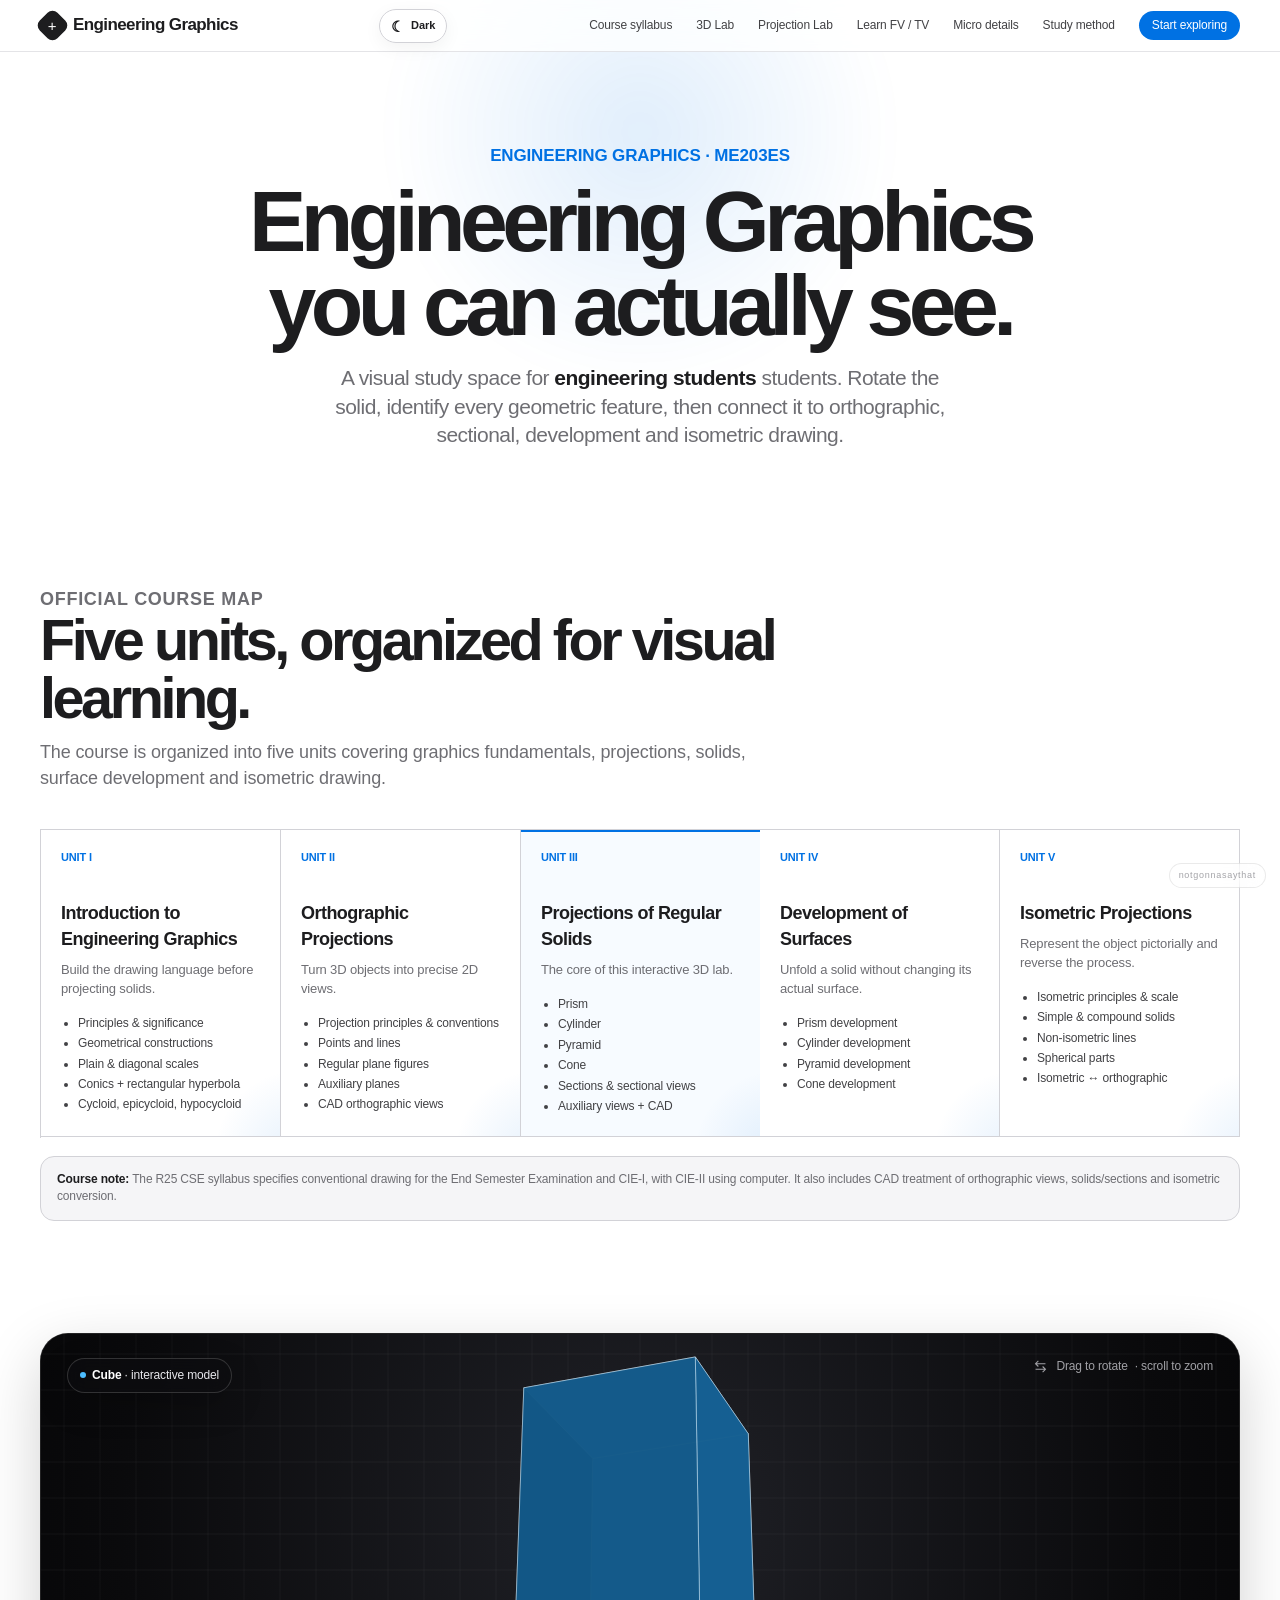
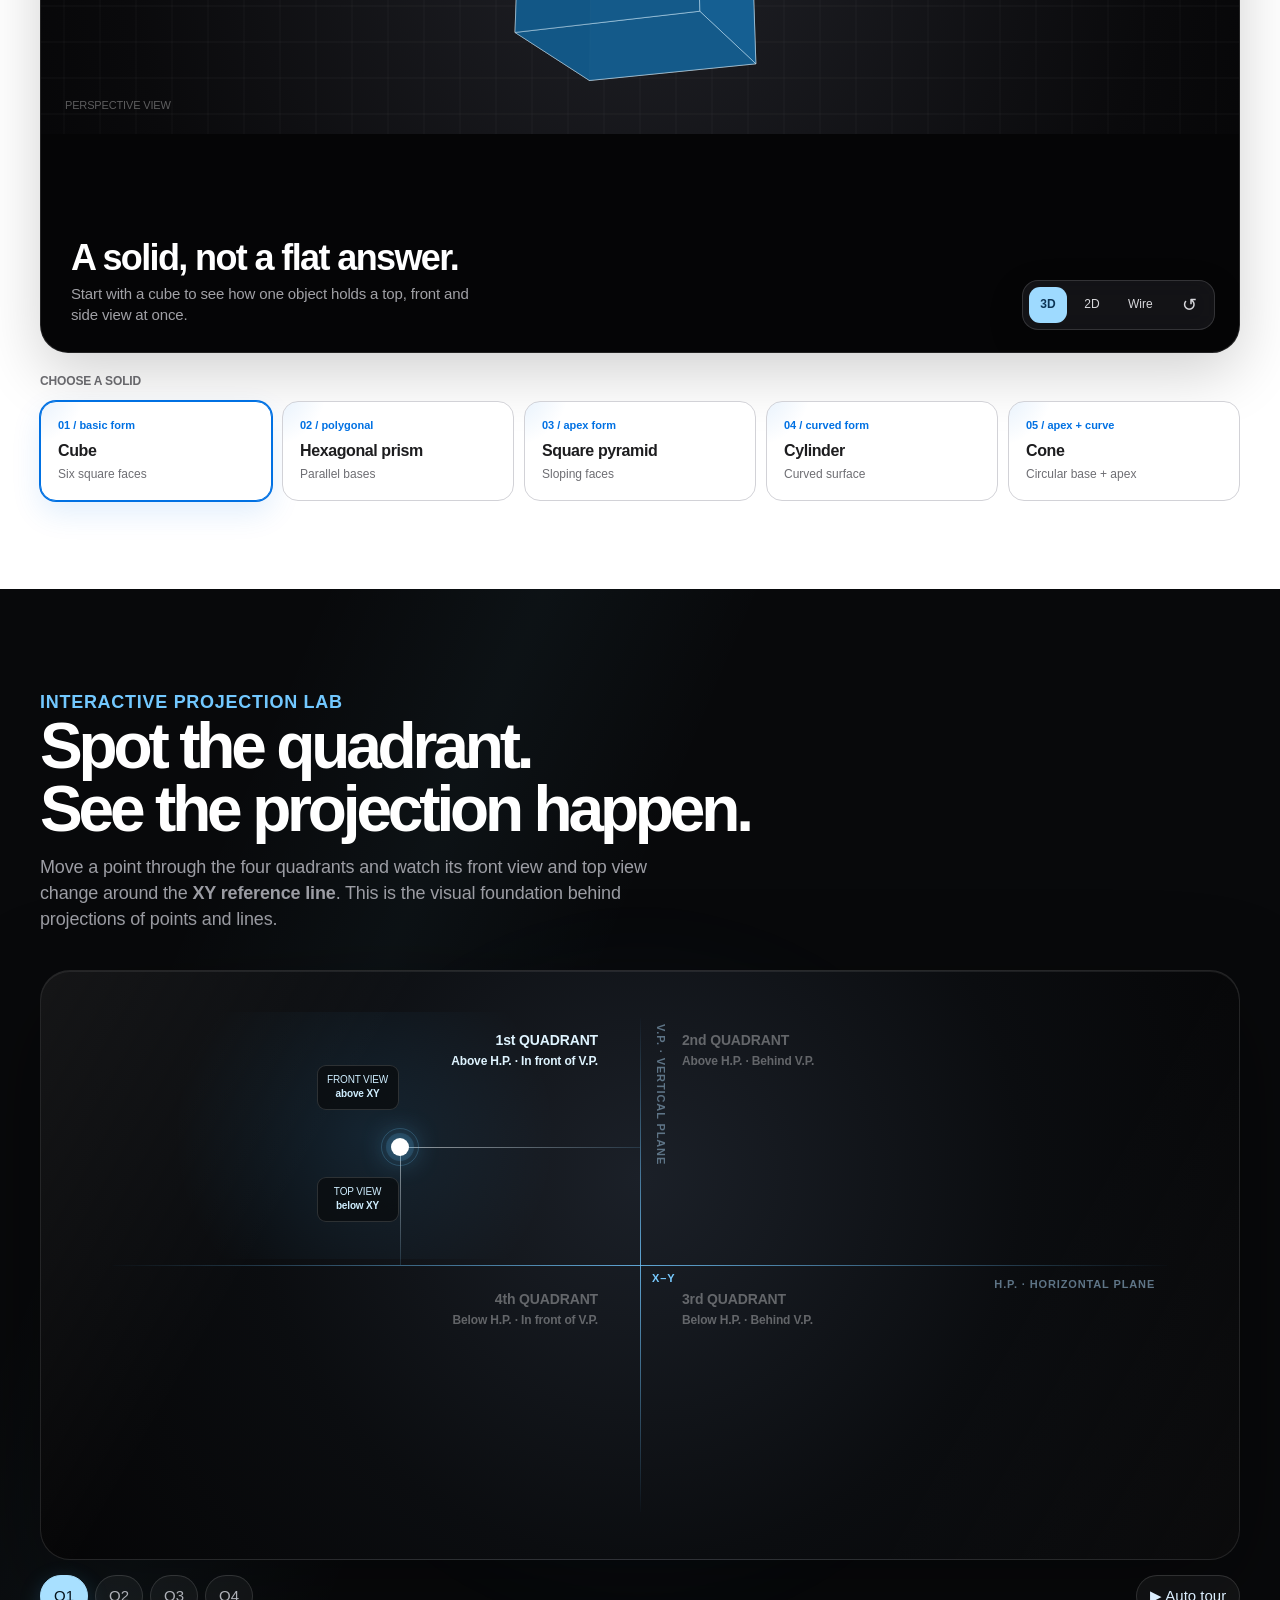
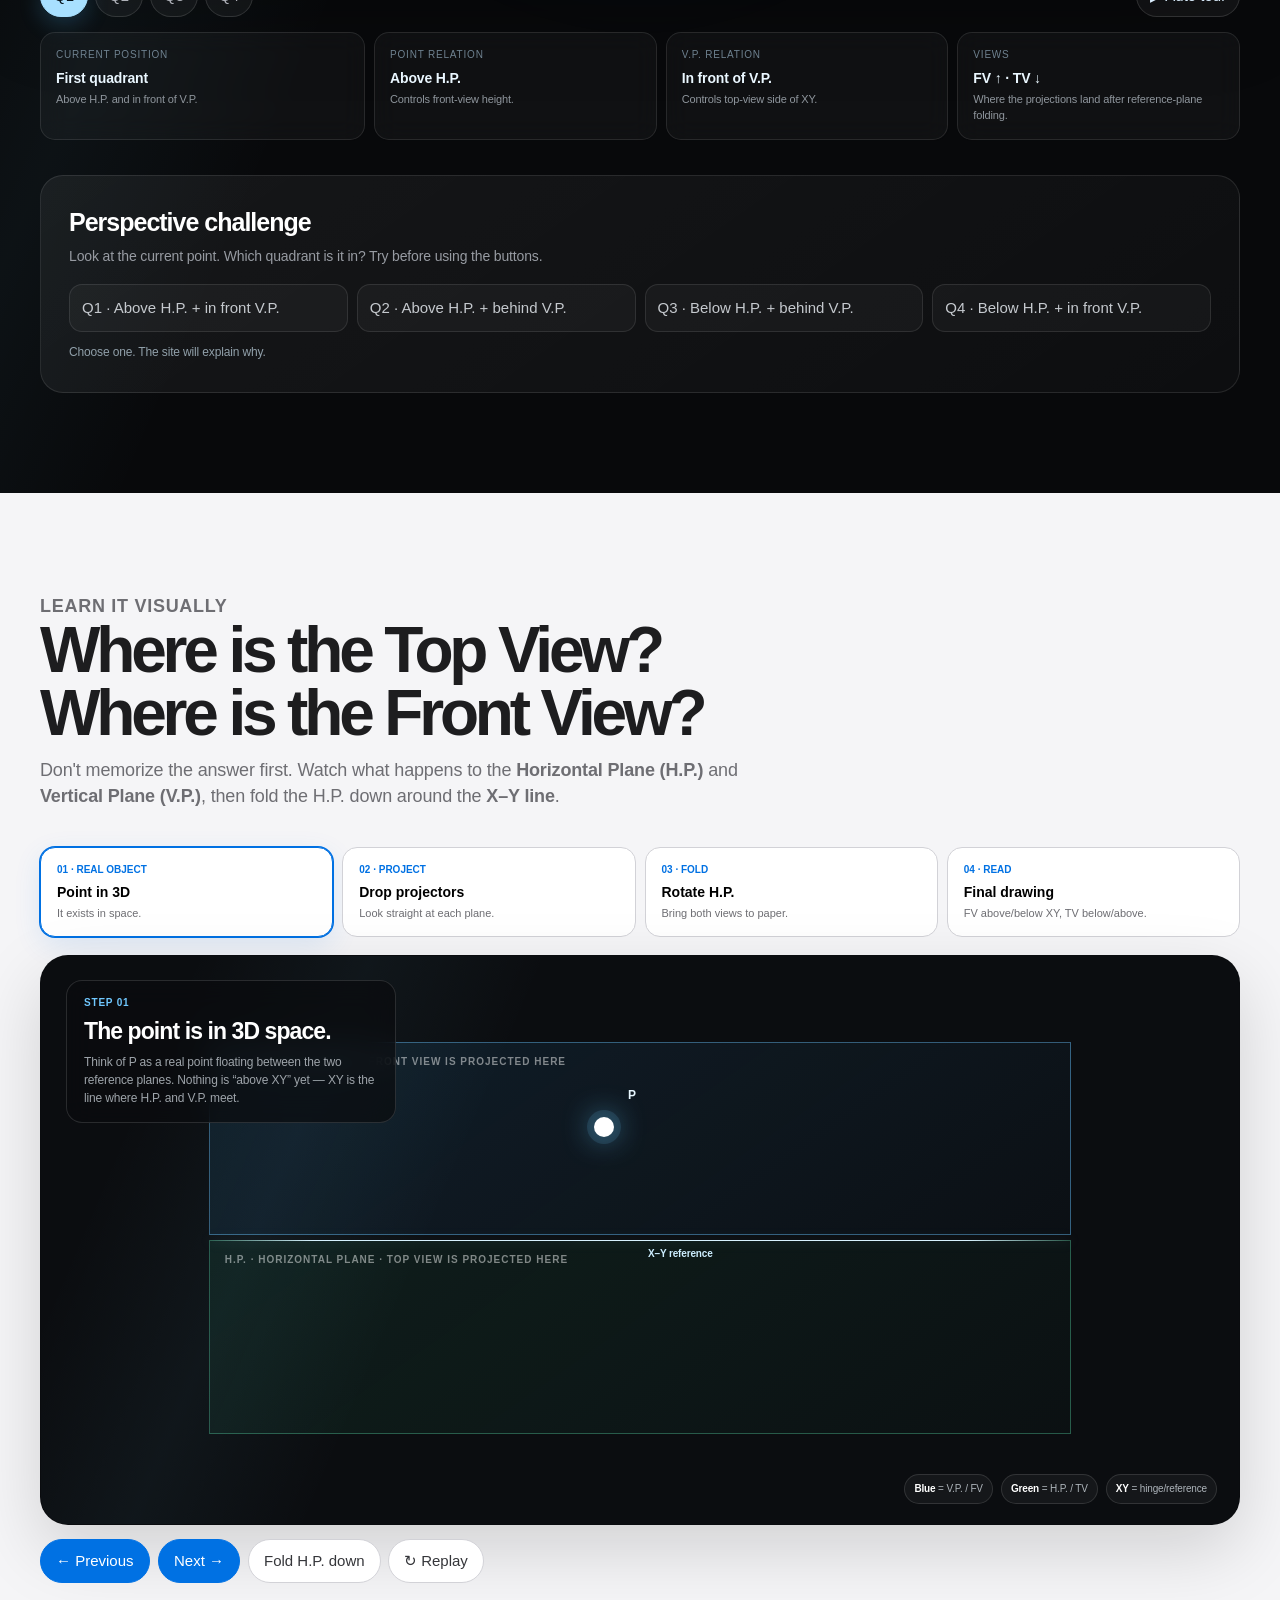
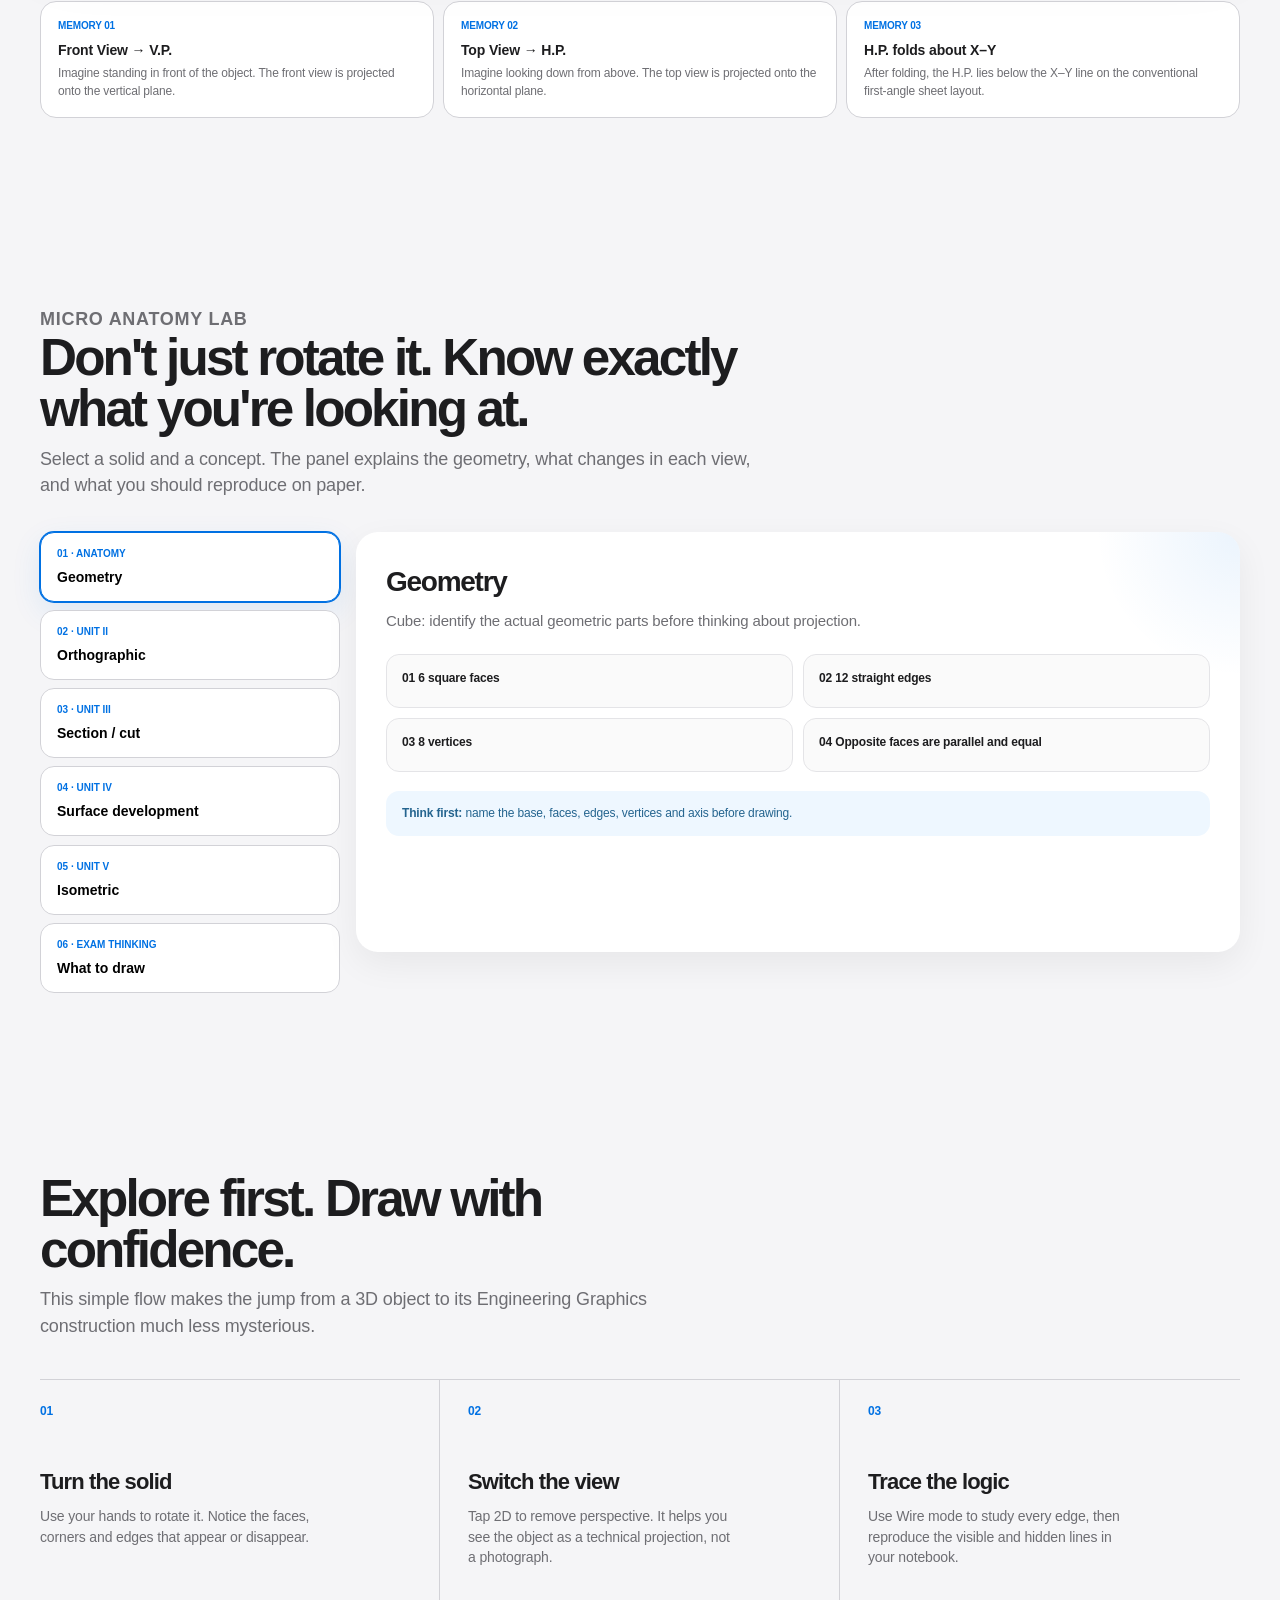
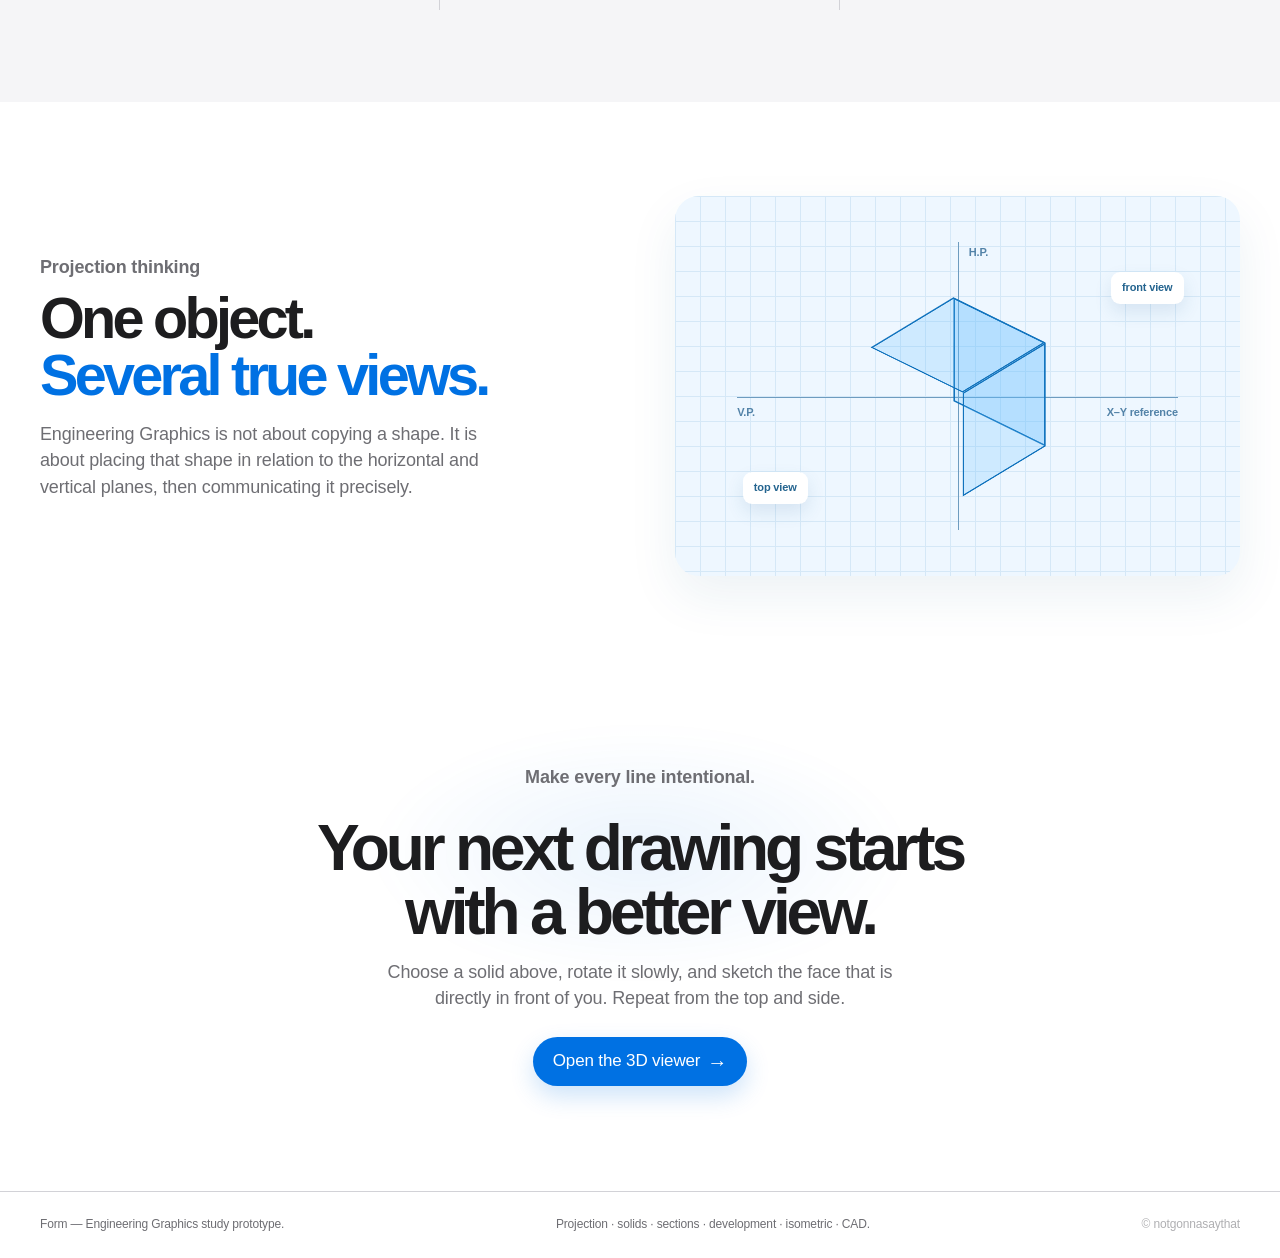
==== eg/index.html @ f05cf515 "Add Engineering Graphics site at /eg/" ====
<!doctype html>
<html lang="en">
<head>
  <meta charset="utf-8" />
  <meta name="viewport" content="width=device-width, initial-scale=1" />
  <meta name="description" content="Engineering Graphics study tool with interactive 3D solids, orthographic projection, sections, surface development and isometric visualization." />
  <title>Engineering Graphics Learning Lab</title>
  <style>
    :root { --ink:#1d1d1f; --muted:#6e6e73; --blue:#0071e3; --blue-deep:#0062c4; --line:#d2d2d7; --wash:#f5f5f7; --dark:#050506; }
    * { box-sizing:border-box; }
    html { scroll-behavior:smooth; scroll-padding-top:70px; }
    body { margin:0; background:#fff; color:var(--ink); font:15px/1.45 -apple-system, BlinkMacSystemFont, "SF Pro Display", "Segoe UI", sans-serif; letter-spacing:-.01em; }
    a { color:inherit; text-decoration:none; }
    button { font:inherit; cursor:pointer; }
    .shell { width:min(1200px, calc(100% - 44px)); margin:auto; }
    .nav { position:sticky; z-index:20; top:0; height:52px; backdrop-filter:blur(16px) saturate(180%); background:rgba(255,255,255,.78); border-bottom:1px solid rgba(210,210,215,.6); }
    .nav-inner { height:100%; display:flex; justify-content:space-between; align-items:center; }
    .brand { display:flex; align-items:center; gap:8px; font-size:17px; font-weight:650; letter-spacing:-.035em; }
    .brand-mark { display:grid; place-items:center; width:25px; height:25px; border-radius:7px; background:#1d1d1f; color:#fff; font-size:15px; font-weight:500; transform:rotate(45deg); }
    .brand-mark span { transform:rotate(-45deg); }
    .nav-links { display:flex; align-items:center; gap:24px; color:#424245; font-size:12px; }
    .nav-links a:hover { color:var(--blue); }
    .nav-button, .button { display:inline-flex; justify-content:center; align-items:center; border:0; border-radius:980px; color:#fff; background:var(--blue); font-weight:500; }
    .nav-button { padding:6px 13px; font-size:12px; }.nav-button:hover, .button:hover { background:var(--blue-deep); }
    .menu { display:none; border:0; color:var(--ink); background:transparent; font-size:22px; }
    .intro { padding:92px 0 45px; text-align:center; }
    .eyebrow { margin:0 0 10px; color:var(--blue); font-size:17px; font-weight:600; }
    h1 { max-width:850px; margin:0 auto 17px; font-size:clamp(46px, 7vw, 86px); line-height:.98; letter-spacing:-.065em; }
    .intro-copy { max-width:610px; margin:0 auto; color:var(--muted); font-size:21px; line-height:1.35; letter-spacing:-.025em; }
    .intro-copy b { color:var(--ink); font-weight:600; }
    .viewer-section { padding:20px 0 88px; }
    .viewer { position:relative; overflow:hidden; min-height:620px; border-radius:28px; background:var(--dark); color:#fff; box-shadow:0 20px 60px rgba(0,0,0,.18); }
    #scene { display:block; width:100%; height:620px; touch-action:none; cursor:grab; }.dragging #scene { cursor:grabbing; }
    .viewer-top { position:absolute; z-index:2; top:24px; left:26px; right:26px; display:flex; justify-content:space-between; align-items:start; pointer-events:none; }
    .model-badge { pointer-events:auto; padding:8px 12px; border:1px solid rgba(255,255,255,.16); border-radius:980px; background:rgba(14,14,16,.64); backdrop-filter:blur(10px); color:#e8e8ed; font-size:12px; }.model-badge b { color:#fff; font-weight:600; }.model-badge i { display:inline-block; width:6px; height:6px; margin-right:6px; border-radius:50%; background:#4cbdff; vertical-align:1px; }
    .hint { display:flex; align-items:center; gap:7px; color:#a1a1a6; font-size:12px; }.hint svg { width:17px; height:17px; stroke:currentColor; fill:none; stroke-width:1.5; }
    .viewer-caption { position:absolute; z-index:2; left:30px; bottom:26px; width:min(415px, calc(100% - 60px)); pointer-events:none; }.viewer-caption h2 { margin:0 0 7px; font-size:clamp(27px, 3vw, 36px); line-height:1; letter-spacing:-.045em; }.viewer-caption p { margin:0; color:#a1a1a6; font-size:15px; }
    .controls { position:absolute; z-index:3; right:24px; bottom:22px; display:flex; gap:6px; padding:6px; border:1px solid rgba(255,255,255,.14); border-radius:16px; background:rgba(24,24,27,.78); backdrop-filter:blur(12px); }
    .control { min-width:38px; height:36px; padding:0 11px; border:0; border-radius:11px; color:#d7d7db; background:transparent; font-size:12px; }.control:hover { color:#fff; background:rgba(255,255,255,.12); }.control.active { color:#0d3556; background:#9edaff; font-weight:600; }
    .control-icon { padding:0; font-size:18px; }
    .selector-wrap { margin-top:20px; }
    .selector-label { margin:0 0 11px; color:var(--muted); font-size:12px; font-weight:600; }
    .model-selector { display:grid; grid-template-columns:repeat(5, 1fr); gap:10px; }
    .model-card { min-height:84px; padding:16px 17px; border:1px solid var(--line); border-radius:16px; color:#1d1d1f; background:#fff; text-align:left; transition:.2s ease; }.model-card:hover { transform:translateY(-2px); border-color:#a0a0a5; }.model-card.active { border-color:var(--blue); box-shadow:0 0 0 1px var(--blue); }.model-card span { display:block; margin-bottom:5px; color:var(--blue); font-size:11px; font-weight:600; }.model-card b { display:block; font-size:16px; letter-spacing:-.025em; }.model-card small { color:var(--muted); font-size:12px; }
    .learn { padding:92px 0; background:var(--wash); }
    .learn-head { max-width:680px; margin-bottom:40px; }.learn h2 { margin:0 0 11px; font-size:clamp(34px,4vw,52px); line-height:1; letter-spacing:-.055em; }.learn-head p { margin:0; color:var(--muted); font-size:18px; }
    .steps { display:grid; grid-template-columns:repeat(3, 1fr); border-top:1px solid var(--line); }.step { min-height:230px; padding:23px 28px 15px 0; border-right:1px solid var(--line); }.step:not(:first-child) { padding-left:28px; }.step:last-child { border-right:0; }.step-num { display:block; margin-bottom:46px; color:var(--blue); font-size:12px; font-weight:600; }.step h3 { margin:0 0 8px; font-size:22px; letter-spacing:-.04em; }.step p { max-width:270px; margin:0; color:var(--muted); font-size:14px; }
    .explain { display:grid; grid-template-columns:1fr 1fr; gap:70px; align-items:center; padding:95px 0; }.explain h2 { margin:0 0 15px; font-size:clamp(36px,4.5vw,60px); line-height:.98; letter-spacing:-.065em; }.explain p { max-width:440px; color:var(--muted); font-size:18px; line-height:1.45; }.blue { color:var(--blue); }
    .diagram { position:relative; min-height:380px; overflow:hidden; border-radius:24px; background:#eef7ff; }.diagram-grid { position:absolute; inset:0; background-image:linear-gradient(#d5e8f7 1px,transparent 1px),linear-gradient(90deg,#d5e8f7 1px,transparent 1px); background-size:25px 25px; }.axis { position:absolute; background:#6e9cbf; }.axis-x { left:11%; right:11%; top:53%; height:1px; }.axis-y { top:12%; bottom:12%; left:50%; width:1px; }.axis-label { position:absolute; color:#5383a8; font-size:11px; font-weight:600; }.label-x { right:11%; top:55%; }.label-h { top:13%; left:52%; }.label-v { left:11%; top:55%; }
    .mini-solid { position:absolute; left:50%; top:53%; width:124px; height:124px; transform:translate(-50%,-50%) rotateX(57deg) rotateZ(42deg); transform-style:preserve-3d; }.mini-solid div { position:absolute; width:124px; height:124px; border:2px solid #1173bd; background:rgba(90,186,255,.22); }.mini-solid div:nth-child(1) { transform:translateZ(62px); }.mini-solid div:nth-child(2) { transform:rotateY(90deg) translateZ(62px); }.mini-solid div:nth-child(3) { transform:rotateX(90deg) translateZ(62px); }
    .callout { position:absolute; padding:8px 11px; border-radius:9px; background:#fff; color:#24648f; box-shadow:0 8px 18px rgba(39,100,144,.12); font-size:11px; font-weight:600; }.callout-one { top:20%; right:10%; }.callout-two { bottom:19%; left:12%; }
    .cta { padding:93px 0 105px; text-align:center; }.cta h2 { max-width:670px; margin:0 auto 15px; font-size:clamp(38px,5vw,64px); line-height:1; letter-spacing:-.065em; }.cta p { max-width:520px; margin:0 auto 26px; color:var(--muted); font-size:18px; }.button { padding:12px 20px; font-size:17px; }.button span { margin-left:7px; font-size:20px; line-height:0; }
    footer { padding:24px 0; border-top:1px solid var(--line); color:var(--muted); font-size:12px; }.footer-inner { display:flex; justify-content:space-between; gap:20px; }.footer-inner p { margin:0; }
    @media (max-width:1050px) { .model-selector { grid-template-columns:repeat(3,1fr); } }\n    @media (max-width:720px) { .shell { width:min(100% - 30px,1200px); }.nav-links { display:none; position:absolute; top:52px; left:0; right:0; padding:18px 15px 20px; border-bottom:1px solid var(--line); background:rgba(255,255,255,.97); flex-direction:column; align-items:start; gap:15px; }.nav-links.open { display:flex; }.menu { display:block; }.intro { padding:64px 0 26px; }.intro-copy { font-size:18px; }.viewer-section { padding-bottom:60px; }.viewer { min-height:510px; border-radius:20px; } #scene { height:510px; }.viewer-top { top:17px; left:18px; right:18px; }.hint { font-size:0; }.viewer-caption { left:20px; bottom:82px; width:calc(100% - 40px); }.viewer-caption p { font-size:14px; }.controls { right:18px; bottom:17px; }.model-selector { grid-template-columns:1fr 1fr; }.model-card { min-height:77px; padding:12px 13px; }.model-card b { font-size:14px; }.learn,.explain { padding:65px 0; }.steps { grid-template-columns:1fr; }.step,.step:not(:first-child) { min-height:unset; padding:22px 0; border-right:0; border-bottom:1px solid var(--line); }.step-num { margin-bottom:17px; }.explain { grid-template-columns:1fr; gap:35px; }.diagram { min-height:320px; }.footer-inner { flex-direction:column; }.hide-mobile { display:none; } }

    .syllabus { padding:92px 0; background:#fff; }
    .section-kicker { margin:0 0 10px; color:var(--blue); font-size:12px; font-weight:700; letter-spacing:.04em; text-transform:uppercase; }
    .syllabus-head { max-width:760px; margin-bottom:38px; }
    .syllabus-head h2 { margin:0 0 12px; font-size:clamp(36px,4.5vw,58px); line-height:1; letter-spacing:-.06em; }
    .syllabus-head p { margin:0; color:var(--muted); font-size:18px; }
    .unit-grid { display:grid; grid-template-columns:repeat(5,1fr); border-top:1px solid var(--line); border-left:1px solid var(--line); }
    .unit-card { min-height:285px; padding:20px; border-right:1px solid var(--line); border-bottom:1px solid var(--line); background:#fff; }
    .unit-card.active { background:#f7fbff; box-shadow:inset 0 2px 0 var(--blue); }
    .unit-no { display:block; margin-bottom:34px; color:var(--blue); font-size:11px; font-weight:700; }
    .unit-card h3 { margin:0 0 9px; font-size:18px; letter-spacing:-.03em; }
    .unit-card p { margin:0 0 14px; color:var(--muted); font-size:13px; }
    .unit-card ul { margin:0; padding-left:17px; color:#424245; font-size:12px; line-height:1.7; }
    .jntuh-note { margin-top:18px; padding:14px 16px; border:1px solid var(--line); border-radius:14px; color:var(--muted); background:var(--wash); font-size:12px; }
    .jntuh-note b { color:var(--ink); }
    .model-detail { padding:88px 0; background:#f5f5f7; }
    .detail-head { max-width:720px; margin-bottom:34px; }
    .detail-head h2 { margin:0 0 11px; font-size:clamp(34px,4vw,52px); line-height:1; letter-spacing:-.055em; }
    .detail-head p { margin:0; color:var(--muted); font-size:18px; }
    .detail-layout { display:grid; grid-template-columns:300px 1fr; gap:16px; align-items:start; }
    .detail-tabs { display:grid; gap:8px; }
    .detail-tab { width:100%; padding:14px 16px; border:1px solid var(--line); border-radius:14px; background:#fff; text-align:left; }
    .detail-tab.active { border-color:var(--blue); box-shadow:0 0 0 1px var(--blue); }
    .detail-tab span { display:block; color:var(--blue); font-size:10px; font-weight:700; text-transform:uppercase; margin-bottom:4px; }
    .detail-tab b { font-size:14px; }
    .detail-panel { min-height:420px; padding:30px; border-radius:22px; background:#fff; box-shadow:0 12px 35px rgba(0,0,0,.06); }
    .detail-panel h3 { margin:0 0 8px; font-size:28px; letter-spacing:-.045em; }
    .detail-panel .lead { margin:0 0 22px; color:var(--muted); font-size:15px; max-width:720px; }
    .micro-grid { display:grid; grid-template-columns:repeat(2,1fr); gap:10px; }
    .micro { padding:15px; border:1px solid #e4e4e7; border-radius:13px; background:#fafafa; }
    .micro b { display:block; margin-bottom:5px; font-size:12px; }
    .micro p { margin:0; color:#5d5d63; font-size:12px; line-height:1.55; }
    .exam-strip { margin-top:18px; padding:14px 16px; border-radius:13px; background:#eef7ff; color:#24648f; font-size:12px; }
    .source-row { margin-top:24px; color:var(--muted); font-size:11px; }
    .source-row a { color:var(--blue); text-decoration:underline; }
    @media (max-width:900px) { .unit-grid { grid-template-columns:repeat(2,1fr); } .detail-layout { grid-template-columns:1fr; } .detail-tabs { grid-template-columns:repeat(2,1fr); } }
    @media (max-width:720px) { .syllabus,.model-detail { padding:65px 0; } .unit-grid { grid-template-columns:1fr; } .unit-card { min-height:unset; } .detail-tabs { grid-template-columns:1fr 1fr; } .detail-panel { padding:22px; } .micro-grid { grid-template-columns:1fr; } }

    /* ===== Glossy motion layer ===== */
    :root {
      --glass: rgba(255,255,255,.72);
      --glass-line: rgba(255,255,255,.58);
      --glow: rgba(0,113,227,.18);
      --ease-smooth: cubic-bezier(.22,1,.36,1);
    }
    body { overflow-x:hidden; }
    .nav {
      transition: background .45s var(--ease-smooth), box-shadow .45s var(--ease-smooth), border-color .45s var(--ease-smooth);
    }
    .nav.scrolled {
      background:rgba(255,255,255,.9);
      box-shadow:0 8px 30px rgba(0,0,0,.07);
      border-bottom-color:rgba(210,210,215,.85);
    }
    .brand-mark { transition:transform .65s var(--ease-smooth), box-shadow .45s ease; }
    .brand:hover .brand-mark {
      transform:rotate(405deg) scale(1.08);
      box-shadow:0 8px 22px rgba(0,0,0,.18);
    }
    .intro { position:relative; }
    .intro::before {
      content:"";
      position:absolute;
      width:520px;height:520px;
      left:50%;top:-180px;
      transform:translateX(-50%);
      border-radius:50%;
      background:radial-gradient(circle,rgba(0,113,227,.12),rgba(0,113,227,0) 68%);
      filter:blur(18px);
      pointer-events:none;
      animation:ambientFloat 8s ease-in-out infinite;
    }
    .intro > * { position:relative; z-index:1; }
    .eyebrow { animation:fadeUp .8s var(--ease-smooth) both; }
    .intro h1 { animation:heroReveal 1s var(--ease-smooth) .08s both; }
    .intro-copy { animation:fadeUp .9s var(--ease-smooth) .18s both; }

    .viewer {
      isolation:isolate;
      border:1px solid rgba(255,255,255,.12);
      transition:transform .65s var(--ease-smooth), box-shadow .65s var(--ease-smooth);
    }
    .viewer::after {
      content:"";
      position:absolute;
      inset:0;
      z-index:1;
      pointer-events:none;
      border-radius:inherit;
      background:linear-gradient(115deg,rgba(255,255,255,.12),transparent 23%,transparent 68%,rgba(255,255,255,.055));
      mix-blend-mode:screen;
    }
    .viewer:hover { box-shadow:0 28px 75px rgba(0,0,0,.22); }
    .model-badge, .controls {
      box-shadow:0 12px 35px rgba(0,0,0,.18);
    }
    .control {
      transition:transform .25s var(--ease-smooth),background .25s ease,color .25s ease;
    }
    .control:hover { transform:translateY(-2px); }
    .model-card {
      position:relative;
      overflow:hidden;
      transition:transform .45s var(--ease-smooth),box-shadow .45s var(--ease-smooth),border-color .3s ease;
    }
    .model-card::before {
      content:"";
      position:absolute;
      width:120px;height:120px;
      left:-75px;top:-75px;
      border-radius:50%;
      background:radial-gradient(circle,rgba(0,113,227,.13),transparent 70%);
      transition:transform .65s var(--ease-smooth);
    }
    .model-card:hover::before { transform:translate(70px,70px); }
    .model-card:hover {
      transform:translateY(-5px) scale(1.012);
      box-shadow:0 16px 35px rgba(0,0,0,.08);
    }
    .model-card.active {
      box-shadow:0 12px 30px rgba(0,113,227,.12),0 0 0 1px var(--blue);
    }

    .unit-card {
      position:relative;
      overflow:hidden;
      transition:transform .45s var(--ease-smooth),box-shadow .45s var(--ease-smooth),background .3s ease;
    }
    .unit-card::after {
      content:"";
      position:absolute;
      width:180px;height:180px;
      right:-110px;bottom:-110px;
      border-radius:50%;
      background:radial-gradient(circle,rgba(0,113,227,.1),transparent 68%);
      transition:transform .7s var(--ease-smooth);
      pointer-events:none;
    }
    .unit-card:hover { transform:translateY(-7px); box-shadow:0 18px 42px rgba(0,0,0,.08); z-index:2; }
    .unit-card:hover::after { transform:translate(-45px,-45px); }

    .detail-tab {
      transition:transform .35s var(--ease-smooth),box-shadow .35s var(--ease-smooth),border-color .3s ease;
    }
    .detail-tab:hover { transform:translateX(5px); box-shadow:0 10px 25px rgba(0,0,0,.06); }
    .detail-tab.active { box-shadow:0 10px 30px rgba(0,113,227,.1),0 0 0 1px var(--blue); }

    .detail-panel {
      position:relative;
      overflow:hidden;
      transition:box-shadow .5s var(--ease-smooth),transform .5s var(--ease-smooth);
    }
    .detail-panel::before {
      content:"";
      position:absolute;
      width:300px;height:300px;
      right:-150px;top:-150px;
      border-radius:50%;
      background:radial-gradient(circle,rgba(0,113,227,.08),transparent 68%);
      pointer-events:none;
    }
    .micro {
      transition:transform .35s var(--ease-smooth),border-color .3s ease,box-shadow .35s ease;
    }
    .micro:hover {
      transform:translateY(-4px);
      border-color:#c8ddea;
      box-shadow:0 10px 25px rgba(0,0,0,.055);
    }

    .diagram {
      box-shadow:0 20px 50px rgba(30,90,130,.08);
      transition:transform .7s var(--ease-smooth),box-shadow .7s var(--ease-smooth);
    }
    .diagram:hover {
      transform:perspective(900px) rotateX(2deg) rotateY(-2deg) translateY(-4px);
      box-shadow:0 28px 60px rgba(30,90,130,.13);
    }
    .mini-solid { animation:solidFloat 6s ease-in-out infinite; }

    .button {
      position:relative;
      overflow:hidden;
      box-shadow:0 10px 25px rgba(0,113,227,.2);
      transition:transform .35s var(--ease-smooth),box-shadow .35s ease,background .25s ease;
    }
    .button::before {
      content:"";
      position:absolute;
      top:0;left:-120%;
      width:70%;height:100%;
      transform:skewX(-22deg);
      background:linear-gradient(90deg,transparent,rgba(255,255,255,.4),transparent);
      transition:left .7s var(--ease-smooth);
    }
    .button:hover { transform:translateY(-3px); box-shadow:0 16px 35px rgba(0,113,227,.28); }
    .button:hover::before { left:150%; }

    .cta { position:relative; overflow:hidden; }
    .cta::before {
      content:"";
      position:absolute;
      width:560px;height:260px;
      left:50%;top:35%;
      transform:translate(-50%,-50%);
      background:radial-gradient(ellipse,rgba(0,113,227,.08),transparent 68%);
      filter:blur(12px);
      pointer-events:none;
    }
    .cta > * { position:relative; }

    /* Scroll reveal states */
    .reveal {
      opacity:0;
      transform:translateY(34px) scale(.985);
      transition:opacity .9s var(--ease-smooth),transform .9s var(--ease-smooth);
    }
    .reveal.visible { opacity:1; transform:none; }
    .reveal.delay-1 { transition-delay:.08s; }
    .reveal.delay-2 { transition-delay:.16s; }
    .reveal.delay-3 { transition-delay:.24s; }

    @keyframes fadeUp { from {opacity:0;transform:translateY(22px)} to {opacity:1;transform:none} }
    @keyframes heroReveal { from {opacity:0;transform:translateY(35px) scale(.97);filter:blur(8px)} to {opacity:1;transform:none;filter:blur(0)} }
    @keyframes ambientFloat { 0%,100%{transform:translateX(-50%) translateY(0) scale(1)} 50%{transform:translateX(-50%) translateY(28px) scale(1.08)} }
    @keyframes solidFloat { 0%,100%{transform:translate(-50%,-50%) rotateX(57deg) rotateZ(42deg)} 50%{transform:translate(-50%,-55%) rotateX(60deg) rotateZ(45deg)} }

    @media (prefers-reduced-motion:reduce) {
      *,*::before,*::after {
        animation-duration:.001ms !important;
        animation-iteration-count:1 !important;
        scroll-behavior:auto !important;
        transition-duration:.001ms !important;
      }
      .reveal { opacity:1; transform:none; }
    }

    /* ===== Projection Lab ===== */
    .projection-lab { padding:100px 0; background:#08090b; color:#fff; overflow:hidden; position:relative; }
    .projection-lab::before {
      content:""; position:absolute; width:760px; height:760px; left:50%; top:20%;
      transform:translateX(-50%); border-radius:50%;
      background:radial-gradient(circle,rgba(55,165,255,.12),transparent 65%);
      filter:blur(30px); pointer-events:none;
    }
    .projection-lab .shell { position:relative; z-index:1; }
    .projection-head { max-width:760px; margin-bottom:38px; }
    .projection-head .section-kicker { color:#72c8ff; }
    .projection-head h2 { margin:0 0 13px; font-size:clamp(38px,5vw,68px); line-height:.98; letter-spacing:-.065em; }
    .projection-head p { margin:0; color:#9c9da4; font-size:18px; max-width:650px; }
    .projection-stage {
      position:relative; min-height:590px; border-radius:30px; overflow:hidden;
      border:1px solid rgba(255,255,255,.12);
      background:radial-gradient(circle at 50% 35%,#1b2028 0,#0b0d10 54%,#050506 100%);
      box-shadow:0 30px 100px rgba(0,0,0,.38),inset 0 1px rgba(255,255,255,.08);
    }
    .projection-stage::after {
      content:""; position:absolute; inset:0; pointer-events:none;
      background:linear-gradient(120deg,rgba(255,255,255,.06),transparent 25%,transparent 75%,rgba(255,255,255,.025));
    }
    .plane {
      position:absolute; border:1px solid rgba(117,199,255,.3);
      background:linear-gradient(135deg,rgba(73,174,255,.07),rgba(73,174,255,.015));
      box-shadow:inset 0 0 45px rgba(73,174,255,.025);
    }
    .plane.hp { left:6%; right:6%; top:50%; height:1px; border:0; background:linear-gradient(90deg,transparent,rgba(114,200,255,.8),transparent); }
    .plane.vp { top:8%; bottom:8%; left:50%; width:1px; border:0; background:linear-gradient(180deg,transparent,rgba(114,200,255,.8),transparent); }
    .plane-label { position:absolute; color:#5e7486; font-size:11px; font-weight:700; letter-spacing:.08em; text-transform:uppercase; }
    .plane-label.xy { left:51%; top:51%; color:#78caff; }
    .plane-label.hp { right:7%; top:52%; }
    .plane-label.vp { left:51%; top:9%; writing-mode:vertical-rl; }
    .quadrant {
      position:absolute; width:42%; min-height:42%; padding:18px;
      color:rgba(255,255,255,.34); font-size:12px; font-weight:600;
      transition:color .45s ease,background .45s ease;
    }
    .quadrant strong { display:block; color:inherit; font-size:14px; margin-bottom:3px; }
    .quadrant.active { color:#dff4ff; background:radial-gradient(circle at center,rgba(61,177,255,.11),transparent 68%); }
    .q1 { left:6%; top:7%; text-align:right; }
    .q2 { right:6%; top:7%; }
    .q3 { right:6%; bottom:7%; }
    .q4 { left:6%; bottom:7%; text-align:right; }
    .point {
      position:absolute; width:18px; height:18px; margin:-9px 0 0 -9px; border-radius:50%;
      background:#fff; box-shadow:0 0 0 5px rgba(95,194,255,.16),0 0 28px rgba(92,197,255,.9);
      transition:left .75s var(--ease-smooth),top .75s var(--ease-smooth),box-shadow .35s ease;
      z-index:5; cursor:grab;
    }
    .point:active { cursor:grabbing; }
    .point::after {
      content:""; position:absolute; inset:-10px; border:1px solid rgba(112,205,255,.22);
      border-radius:50%; animation:pointPulse 2.2s ease-out infinite;
    }
    .projector {
      position:absolute; z-index:3; pointer-events:none;
      transition:left .75s var(--ease-smooth),top .75s var(--ease-smooth),width .75s var(--ease-smooth),height .75s var(--ease-smooth);
    }
    .projector.vertical { width:1px; background:linear-gradient(180deg,rgba(255,255,255,.55),rgba(114,200,255,.15)); }
    .projector.horizontal { height:1px; background:linear-gradient(90deg,rgba(255,255,255,.55),rgba(114,200,255,.15)); }
    .view-marker {
      position:absolute; z-index:4; min-width:82px; padding:7px 9px; border:1px solid rgba(255,255,255,.14);
      border-radius:9px; background:rgba(11,13,16,.8); backdrop-filter:blur(10px);
      color:#cfeeff; font-size:10px; text-align:center; opacity:0; transform:scale(.9);
      transition:opacity .5s ease,transform .5s var(--ease-smooth),left .75s var(--ease-smooth),top .75s var(--ease-smooth);
    }
    .view-marker.visible { opacity:1; transform:scale(1); }
    .lab-ui { display:grid; grid-template-columns:1fr auto; gap:15px; margin-top:15px; align-items:center; }
    .quadrant-buttons { display:flex; flex-wrap:wrap; gap:7px; }
    .q-btn, .tour-btn {
      border:1px solid rgba(255,255,255,.13); border-radius:999px; padding:9px 13px;
      color:#aeb1b8; background:rgba(255,255,255,.045); transition:.3s var(--ease-smooth);
    }
    .q-btn:hover,.tour-btn:hover { color:#fff; background:rgba(255,255,255,.1); transform:translateY(-2px); }
    .q-btn.active { color:#06131c; background:#a8e0ff; border-color:#a8e0ff; box-shadow:0 7px 22px rgba(77,187,255,.22); }
    .tour-btn { color:#dcefff; }
    .projection-info {
      margin-top:15px; display:grid; grid-template-columns:1.15fr repeat(3,1fr); gap:9px;
    }
    .projection-info-card {
      padding:15px; border:1px solid rgba(255,255,255,.1); border-radius:15px;
      background:rgba(255,255,255,.035); backdrop-filter:blur(12px);
    }
    .projection-info-card span { display:block; color:#6f8290; font-size:10px; text-transform:uppercase; letter-spacing:.08em; margin-bottom:6px; }
    .projection-info-card b { display:block; color:#eaf7ff; font-size:14px; }
    .projection-info-card p { margin:4px 0 0; color:#8f969d; font-size:11px; line-height:1.45; }
    .challenge {
      margin-top:35px; padding:28px; border-radius:23px; border:1px solid rgba(255,255,255,.1);
      background:linear-gradient(145deg,rgba(255,255,255,.06),rgba(255,255,255,.025));
    }
    .challenge h3 { margin:0 0 6px; font-size:25px; letter-spacing:-.04em; }
    .challenge p { margin:0 0 17px; color:#979ba2; font-size:14px; }
    .challenge-options { display:grid; grid-template-columns:repeat(4,1fr); gap:9px; }
    .challenge-option {
      border:1px solid rgba(255,255,255,.1); border-radius:13px; padding:12px;
      background:rgba(255,255,255,.035); color:#c5c9ce; text-align:left; transition:.3s var(--ease-smooth);
    }
    .challenge-option:hover { transform:translateY(-3px); background:rgba(255,255,255,.08); }
    .challenge-option.correct { border-color:#70d6a2; background:rgba(55,205,135,.1); color:#baf7d7; }
    .challenge-option.wrong { border-color:#ff8f8f; background:rgba(255,90,90,.08); color:#ffc4c4; }
    .challenge-feedback { margin-top:12px; min-height:20px; color:#91a0aa; font-size:12px; }
    @keyframes pointPulse { 0%{transform:scale(.7);opacity:.8} 75%,100%{transform:scale(1.65);opacity:0} }
    @media (max-width:900px) {
      .projection-info { grid-template-columns:1fr 1fr; }
      .challenge-options { grid-template-columns:1fr 1fr; }
    }
    @media (max-width:720px) {
      .projection-lab { padding:70px 0; }
      .projection-stage { min-height:470px; border-radius:21px; }
      .quadrant { font-size:9px; padding:11px; }
      .quadrant strong { font-size:11px; }
      .plane-label { font-size:8px; }
      .lab-ui { grid-template-columns:1fr; }
      .projection-info { grid-template-columns:1fr 1fr; }
      .challenge { padding:20px; }
      .challenge-options { grid-template-columns:1fr 1fr; }
    }

    /* ===== Learn the projection: 3D -> planes -> folded drawing ===== */
    .projection-explainer { padding:100px 0; background:#f5f5f7; }
    .projection-explainer-head { max-width:760px; margin-bottom:38px; }
    .projection-explainer-head h2 { margin:0 0 12px; font-size:clamp(38px,5vw,64px); line-height:.98; letter-spacing:-.065em; }
    .projection-explainer-head p { margin:0; color:var(--muted); font-size:18px; }
    .learning-steps { display:grid; grid-template-columns:repeat(4,1fr); gap:9px; margin-bottom:18px; }
    .learning-step {
      border:1px solid var(--line); border-radius:15px; padding:15px 16px; background:#fff;
      text-align:left; transition:.35s var(--ease-smooth); cursor:pointer;
    }
    .learning-step:hover { transform:translateY(-3px); box-shadow:0 12px 28px rgba(0,0,0,.06); }
    .learning-step.active { border-color:var(--blue); box-shadow:0 8px 28px rgba(0,113,227,.11),0 0 0 1px var(--blue); }
    .learning-step span { display:block; color:var(--blue); font-size:10px; font-weight:700; margin-bottom:5px; }
    .learning-step b { display:block; font-size:14px; }
    .learning-step small { display:block; margin-top:3px; color:var(--muted); font-size:11px; }
    .fold-stage {
      position:relative; min-height:570px; border-radius:28px; overflow:hidden;
      background:#0b0d10; color:#fff; border:1px solid rgba(0,0,0,.08);
      box-shadow:0 25px 70px rgba(0,0,0,.15);
    }
    .fold-copy {
      position:absolute; z-index:8; left:25px; top:24px; max-width:330px;
      padding:15px 17px; border:1px solid rgba(255,255,255,.13); border-radius:16px;
      background:rgba(10,12,15,.72); backdrop-filter:blur(14px);
    }
    .fold-copy .mini-label { color:#70c8ff; font-size:10px; font-weight:700; letter-spacing:.08em; text-transform:uppercase; }
    .fold-copy h3 { margin:4px 0 5px; font-size:23px; letter-spacing:-.04em; }
    .fold-copy p { margin:0; color:#9ea4aa; font-size:12px; line-height:1.5; }
    .fold-stage-inner {
      position:absolute; inset:0; perspective:1200px; transform-style:preserve-3d;
    }
    .vp-plane, .hp-plane {
      position:absolute; transform-style:preserve-3d; transform-origin:50% 50%;
      transition:transform 1.05s var(--ease-smooth), left .7s var(--ease-smooth), top .7s var(--ease-smooth), width .7s var(--ease-smooth), height .7s var(--ease-smooth);
      overflow:hidden;
    }
    .vp-plane {
      left:14%; top:15%; width:72%; height:34%;
      border:1px solid rgba(105,195,255,.42);
      background:linear-gradient(145deg,rgba(54,153,220,.13),rgba(54,153,220,.025));
      transform:rotateX(0deg) rotateY(0deg);
    }
    .hp-plane {
      left:14%; top:50%; width:72%; height:34%;
      border:1px solid rgba(90,215,166,.35);
      background:linear-gradient(145deg,rgba(48,190,139,.10),rgba(48,190,139,.025));
      transform-origin:50% 0%;
      transform:rotateX(0deg);
    }
    .fold-stage.folded .hp-plane { transform:rotateX(76deg); }
    .plane-name {
      position:absolute; left:15px; top:12px; color:rgba(255,255,255,.48);
      font-size:10px; font-weight:700; letter-spacing:.1em; text-transform:uppercase;
    }
    .xy-line {
      position:absolute; z-index:4; left:14%; right:14%; top:50%; height:1px;
      background:linear-gradient(90deg,transparent,#d8f2ff 12%,#d8f2ff 88%,transparent);
      box-shadow:0 0 12px rgba(150,220,255,.35);
      transition:top .7s var(--ease-smooth);
    }
    .xy-tag {
      position:absolute; z-index:5; left:50%; top:50%; transform:translate(8px,7px);
      color:#cdeeff; font-size:10px; font-weight:700;
    }
    .point3d {
      position:absolute; z-index:7; left:47%; top:30%; width:20px; height:20px;
      margin:-10px 0 0 -10px; border-radius:50%; background:#fff;
      box-shadow:0 0 0 7px rgba(106,203,255,.13),0 0 30px rgba(100,205,255,.9);
      transition:left .9s var(--ease-smooth),top .9s var(--ease-smooth),opacity .5s ease;
    }
    .point3d-label {
      position:absolute; z-index:7; left:49%; top:25%; color:#e8f7ff; font-size:12px; font-weight:700;
      transition:left .9s var(--ease-smooth),top .9s var(--ease-smooth),opacity .5s ease;
    }
    .project-line {
      position:absolute; z-index:6; pointer-events:none; background:rgba(220,245,255,.48);
      transition:left .8s var(--ease-smooth),top .8s var(--ease-smooth),width .8s var(--ease-smooth),height .8s var(--ease-smooth),opacity .5s ease;
    }
    .project-line.v { width:1px; }
    .project-line.h { height:1px; }
    .view-dot {
      position:absolute; z-index:7; width:12px; height:12px; margin:-6px 0 0 -6px; border-radius:50%;
      transition:left .9s var(--ease-smooth),top .9s var(--ease-smooth),opacity .5s ease;
    }
    .view-dot.fv { background:#72caff; box-shadow:0 0 18px rgba(114,202,255,.8); }
    .view-dot.tv { background:#6fe0ae; box-shadow:0 0 18px rgba(111,224,174,.75); }
    .view-label {
      position:absolute; z-index:8; padding:7px 9px; border-radius:9px;
      background:rgba(9,12,15,.8); border:1px solid rgba(255,255,255,.13);
      backdrop-filter:blur(9px); font-size:10px; color:#ccefff;
      transition:left .9s var(--ease-smooth),top .9s var(--ease-smooth),opacity .5s ease;
    }
    .view-label.tv { color:#bff5dc; }
    .fold-legend {
      position:absolute; z-index:9; right:22px; bottom:20px; display:flex; gap:8px; flex-wrap:wrap;
    }
    .legend-chip { padding:7px 9px; border:1px solid rgba(255,255,255,.12); border-radius:999px; background:rgba(255,255,255,.045); color:#aeb5bb; font-size:10px; }
    .legend-chip b { color:#fff; }
    .fold-controls { display:flex; gap:8px; margin-top:14px; flex-wrap:wrap; }
    .fold-btn {
      padding:10px 15px; border:1px solid var(--line); border-radius:999px; background:#fff;
      color:#35363a; transition:.3s var(--ease-smooth);
    }
    .fold-btn:hover { transform:translateY(-2px); box-shadow:0 10px 22px rgba(0,0,0,.07); }
    .fold-btn.primary { background:var(--blue); color:#fff; border-color:var(--blue); }
    .easy-rule {
      margin-top:18px; display:grid; grid-template-columns:repeat(3,1fr); gap:9px;
    }
    .easy-card {
      padding:17px; border-radius:16px; background:#fff; border:1px solid var(--line);
    }
    .easy-card span { display:block; color:var(--blue); font-size:10px; font-weight:700; margin-bottom:6px; }
    .easy-card b { display:block; margin-bottom:4px; font-size:14px; }
    .easy-card p { margin:0; color:var(--muted); font-size:12px; line-height:1.5; }
    @media(max-width:900px){ .learning-steps{grid-template-columns:1fr 1fr}.easy-rule{grid-template-columns:1fr 1fr} }
    @media(max-width:720px){
      .projection-explainer{padding:70px 0}.fold-stage{min-height:520px;border-radius:21px}
      .fold-copy{left:16px;top:16px;max-width:270px}.fold-copy h3{font-size:19px}
      .fold-legend{left:16px;right:16px;bottom:16px}.easy-rule{grid-template-columns:1fr}
    }
  /* ===== 60FPS MOTION LAYER ===== */
html { scroll-behavior:smooth; }
body { text-rendering:optimizeLegibility; -webkit-font-smoothing:antialiased; }
.nav, .viewer, .model-card, .unit-card, .detail-tab, .fold-btn, .control, .q-btn, .tour-btn {
  will-change:transform;
  backface-visibility:hidden;
  transform:translateZ(0);
}
.viewer { contain:layout paint; }
#scene { display:block; width:100%; height:100%; will-change:contents; }
.viewer::after {
  background:
    linear-gradient(115deg,rgba(255,255,255,.16),transparent 18%,transparent 55%,rgba(255,255,255,.06)),
    linear-gradient(90deg,transparent,rgba(120,210,255,.035),transparent);
  background-size:180% 100%, 220% 100%;
  animation:viewerSheen 7s linear infinite;
}
@keyframes viewerSheen {
  0% { background-position:140% 0, -120% 0; }
  100% { background-position:-40% 0, 120% 0; }
}
.intro::after {
  content:"";
  position:absolute;
  left:8%; right:8%; bottom:-20px;
  height:1px;
  background:linear-gradient(90deg,transparent,rgba(0,113,227,.22),transparent);
  animation:lineBreath 3.8s ease-in-out infinite;
}
@keyframes lineBreath {
  0%,100% { opacity:.25; transform:scaleX(.72); }
  50% { opacity:1; transform:scaleX(1); }
}
.projection-lab::after, .fold-stage::after {
  content:"";
  position:absolute;
  inset:-40%;
  pointer-events:none;
  background:linear-gradient(105deg,transparent 43%,rgba(120,220,255,.045) 50%,transparent 57%);
  transform:translateX(-18%) rotate(8deg);
  animation:labSweep 9s ease-in-out infinite;
}
@keyframes labSweep {
  0%,35% { transform:translateX(-28%) rotate(8deg); opacity:0; }
  50% { opacity:1; }
  70%,100% { transform:translateX(28%) rotate(8deg); opacity:0; }
}
.reveal { 
  will-change:opacity,transform;
  transform:translate3d(0,34px,0) scale(.985);
}
.reveal.visible { transform:translate3d(0,0,0) scale(1); }
.model-card:hover, .unit-card:hover, .detail-tab:hover, .control:hover, .fold-btn:hover {
  will-change:transform;
}
@media (prefers-reduced-motion: reduce) {
  .viewer::after, .intro::after, .projection-lab::after, .fold-stage::after { animation:none !important; }
}

  /* ===== Theme switch ===== */
.nav-actions{display:flex;align-items:center;gap:8px}
.theme-toggle{display:inline-flex;align-items:center;gap:7px;height:34px;padding:0 11px;border:1px solid var(--line);border-radius:999px;background:var(--glass);color:var(--ink);font-size:11px;font-weight:650;cursor:pointer;box-shadow:0 5px 18px rgba(0,0,0,.05);transition:transform .35s var(--ease-smooth),background .35s ease,border-color .35s ease,color .35s ease;will-change:transform}
.theme-toggle:hover{transform:translateY(-2px) scale(1.02)}
.theme-icon{font-size:15px;line-height:1}
.creator-watermark{position:fixed;z-index:12;right:14px;bottom:12px;pointer-events:none;padding:5px 9px;border:1px solid rgba(127,127,127,.16);border-radius:999px;color:rgba(90,90,96,.55);background:rgba(255,255,255,.36);backdrop-filter:blur(10px);-webkit-backdrop-filter:blur(10px);font-size:9px;letter-spacing:.08em;text-transform:lowercase;transition:background .4s ease,color .4s ease}
.watermark-footer{opacity:.55}
body.dark{--ink:#f5f5f7;--muted:#a7a7ad;--line:#303036;--wash:#111114;background:#09090b;color:var(--ink)}
body.dark .nav{background:rgba(12,12,15,.78);border-bottom-color:rgba(255,255,255,.09)}
body.dark .nav.scrolled{background:rgba(12,12,15,.92);box-shadow:0 8px 30px rgba(0,0,0,.32);border-bottom-color:rgba(255,255,255,.11)}
body.dark .nav-links{color:#c5c5ca}
body.dark .brand-mark{background:#f5f5f7;color:#111114}
body.dark .menu{color:var(--ink)}
body.dark .syllabus,body.dark .model-detail,body.dark .learn{background:#0d0d10}
body.dark .unit-card,body.dark .detail-tab,body.dark .detail-panel,body.dark .model-card{background:#151519;color:var(--ink);border-color:#303036}
body.dark .unit-card.active{background:#121b25}
body.dark .unit-card ul,body.dark .micro p{color:#b5b5bb}
body.dark .jntuh-note{background:#151519;border-color:#303036}
body.dark .jntuh-note b,body.dark .micro b{color:#f5f5f7}
body.dark .micro{background:#111114;border-color:#303036}
body.dark .detail-panel{box-shadow:0 18px 45px rgba(0,0,0,.28)}
body.dark .exam-strip{background:#102131;color:#9bd5ff}
body.dark .diagram{background:#111e28}
body.dark .diagram-grid{background-image:linear-gradient(#243947 1px,transparent 1px),linear-gradient(90deg,#243947 1px,transparent 1px)}
body.dark .callout{background:#181b20;color:#9bd5ff;box-shadow:0 8px 22px rgba(0,0,0,.28)}
body.dark .step{border-color:#303036}
body.dark .intro-copy b{color:#f5f5f7}
body.dark footer{border-color:#303036}
body.dark .creator-watermark{color:rgba(235,235,240,.5);background:rgba(20,20,24,.5);border-color:rgba(255,255,255,.1)}
body.dark .theme-toggle{color:#f5f5f7;border-color:#3a3a40}
body.dark .nav-links.open{background:rgba(14,14,17,.97)}
@media(max-width:720px){.theme-toggle{width:34px;padding:0;justify-content:center}.theme-text{display:none}.creator-watermark{right:9px;bottom:8px}}
/* ===== Refined dark mode + mouse-tracking glow ===== */
body.dark{
  --ink:#f4f4f5; --muted:#a1a1aa; --line:#29292f; --wash:#0b0b0e;
  --glass:rgba(18,18,22,.82); --glass-line:rgba(255,255,255,.10);
  background:#070709 !important; color:#f4f4f5;
}
body.dark .intro,
body.dark .cta,
body.dark .viewer-section,
body.dark .selector-wrap,
body.dark .syllabus,
body.dark .model-detail,
body.dark .learn,
body.dark .explain,
body.dark .projection-lab,
body.dark .fold-stage,
body.dark footer{
  background:#070709 !important;
  color:#f4f4f5;
}
body.dark .learn,
body.dark .model-detail,
body.dark .syllabus{
  background:#0b0b0e !important;
}
body.dark .unit-card,
body.dark .model-card,
body.dark .detail-tab,
body.dark .detail-panel,
body.dark .micro,
body.dark .jntuh-note,
body.dark .callout{
  background:#111115 !important;
  color:#f4f4f5;
  border-color:#29292f !important;
}
body.dark .unit-card p,
body.dark .unit-card ul,
body.dark .model-card small,
body.dark .detail-panel .lead,
body.dark .micro p,
body.dark .learn-head p,
body.dark .intro-copy,
body.dark .explain p,
body.dark .cta p,
body.dark .selector-label,
body.dark footer{
  color:#a1a1aa;
}
body.dark .unit-card.active{
  background:#101923 !important;
}
body.dark .diagram{
  background:#0c1116 !important;
  border:1px solid #252a30;
}
body.dark .diagram-grid{
  background-image:linear-gradient(#1c2933 1px,transparent 1px),linear-gradient(90deg,#1c2933 1px,transparent 1px) !important;
}
body.dark .axis{background:#46677d}
body.dark .axis-label{color:#76a9ca}
body.dark .callout{box-shadow:0 8px 22px rgba(0,0,0,.38)}
body.dark .steps{border-color:#29292f}
body.dark .step{border-color:#29292f}
body.dark .footer-inner{color:#a1a1aa}

/* Remove all viewer idle/wave motion. */
.viewer::after{animation:none !important;background:transparent !important}
.viewer{
  --mx:50%;
  --my:50%;
  isolation:isolate;
  transition:transform .18s ease-out;
}
.viewer::before{
  content:"";
  position:absolute;
  z-index:1;
  inset:0;
  pointer-events:none;
  background:radial-gradient(380px circle at var(--mx) var(--my),rgba(91,196,255,.14),rgba(91,196,255,.045) 24%,transparent 58%);
  opacity:.9;
  mix-blend-mode:screen;
  transition:opacity .25s ease;
}
.viewer.mouse-away::before{opacity:0}
body.dark .viewer::before{
  background:radial-gradient(420px circle at var(--mx) var(--my),rgba(76,190,255,.20),rgba(76,190,255,.055) 25%,transparent 62%);
}

/* Keep the model itself steady; mouse interaction is the light, not a wave. */
#scene{transform:none !important}

    /* ===== Dark mode: eliminate light-section leaks ===== */
    body.dark,
    body.dark main,
    body.dark .learn,
    body.dark .explain,
    body.dark .syllabus,
    body.dark .model-detail,
    body.dark .cta,
    body.dark footer {
      background:#070709 !important;
      color:#f4f4f5 !important;
    }
    body.dark .learn {
      background:#0b0b0e !important;
    }
    body.dark .learn-head p,
    body.dark .step p,
    body.dark .explain p,
    body.dark .syllabus-head p,
    body.dark .detail-head p,
    body.dark .detail-panel .lead,
    body.dark .cta p,
    body.dark .selector-label,
    body.dark .jntuh-note,
    body.dark .source-row,
    body.dark .model-card small {
      color:#a1a1aa !important;
    }
    body.dark .learn h2,
    body.dark .explain h2,
    body.dark .syllabus-head h2,
    body.dark .detail-head h2,
    body.dark .detail-panel h3,
    body.dark .step h3,
    body.dark .unit-card h3,
    body.dark .cta h2 {
      color:#f4f4f5 !important;
    }
    body.dark .steps,
    body.dark .step,
    body.dark .unit-grid,
    body.dark .unit-card {
      border-color:#29292f !important;
    }
    body.dark .unit-card,
    body.dark .model-card,
    body.dark .detail-tab,
    body.dark .detail-panel,
    body.dark .micro,
    body.dark .jntuh-note,
    body.dark .callout {
      background:#111115 !important;
      color:#f4f4f5 !important;
      border-color:#29292f !important;
    }
    body.dark .unit-card.active {
      background:#121a22 !important;
    }
    body.dark .micro p,
    body.dark .unit-card ul {
      color:#a1a1aa !important;
    }
    body.dark .exam-strip {
      background:#0d1d29 !important;
      color:#8ccfff !important;
    }
    body.dark .diagram {
      background:#0c1821 !important;
      box-shadow:0 20px 50px rgba(0,0,0,.35) !important;
    }
    body.dark .diagram-grid {
      background-image:linear-gradient(#1b3445 1px,transparent 1px),linear-gradient(90deg,#1b3445 1px,transparent 1px) !important;
    }
    body.dark .axis {
      background:#477b9d !important;
    }
    body.dark .axis-label {
      color:#78a9c9 !important;
    }
    body.dark .callout {
      color:#9edaff !important;
      box-shadow:0 8px 18px rgba(0,0,0,.28) !important;
    }
    body.dark .nav,
    body.dark .nav.scrolled {
      background:rgba(10,10,13,.88) !important;
      border-bottom-color:#29292f !important;
      box-shadow:0 8px 30px rgba(0,0,0,.35) !important;
    }
    body.dark .nav-links {
      color:#d4d4d8 !important;
    }
    body.dark .nav-links a:hover {
      color:#5bc4ff !important;
    }
    body.dark .brand {
      color:#f4f4f5 !important;
    }
    body.dark .brand-mark {
      background:#f4f4f5 !important;
      color:#070709 !important;
    }
    body.dark .menu {
      color:#f4f4f5 !important;
    }
    body.dark .detail-tab.active,
    body.dark .model-card.active {
      border-color:#5bc4ff !important;
      box-shadow:0 0 0 1px #5bc4ff !important;
    }
    body.dark .detail-tab:hover,
    body.dark .micro:hover,
    body.dark .model-card:hover,
    body.dark .unit-card:hover {
      box-shadow:0 14px 35px rgba(0,0,0,.35) !important;
    }
    @media (max-width:720px) {
      body.dark .nav-links {
        background:rgba(10,10,13,.98) !important;
        border-bottom-color:#29292f !important;
      }
    }

  

    /* ===== Final dark-mode coverage for projection explainer ===== */
    body.dark .projection-explainer{
      background:#0b0b0e !important;
      color:#f4f4f5 !important;
    }
    body.dark .projection-explainer-head h2,
    body.dark .projection-explainer-head p,
    body.dark .projection-explainer-head b{
      color:#f4f4f5 !important;
    }
    body.dark .projection-explainer-head > p:not(.section-kicker){
      color:#a1a1aa !important;
    }
    body.dark .learning-step{
      background:#111115 !important;
      color:#f4f4f5 !important;
      border-color:#29292f !important;
    }
    body.dark .learning-step small{
      color:#a1a1aa !important;
    }
    body.dark .learning-step.active{
      background:#121a22 !important;
      border-color:#5bc4ff !important;
    }
    body.dark .fold-controls .fold-btn:not(.primary){
      background:#111115 !important;
      color:#f4f4f5 !important;
      border-color:#29292f !important;
    }
    body.dark .easy-card{
      background:#111115 !important;
      color:#f4f4f5 !important;
      border-color:#29292f !important;
    }
    body.dark .easy-card p{
      color:#a1a1aa !important;
    }


    /* ===== Mobile-first polish ===== */
    @media (max-width:720px){
      html{scroll-padding-top:62px}
      body{font-size:14px;overflow-x:hidden}
      .shell{width:calc(100% - 28px);max-width:none}
      .nav{height:58px}
      .nav-inner{min-height:58px}
      .brand{font-size:15px;gap:7px}
      .brand-mark{width:23px;height:23px;border-radius:6px;font-size:14px}
      .nav-actions{display:flex;align-items:center;gap:5px}
      .theme-toggle{min-width:38px;min-height:38px}
      .menu{width:40px;height:40px;display:grid;place-items:center;font-size:22px}
      .nav-links{
        top:58px;
        padding:12px 14px 16px;
        gap:4px;
        box-shadow:0 14px 30px rgba(0,0,0,.12);
      }
      .nav-links a:not(.nav-button){
        width:100%;
        min-height:44px;
        display:flex;
        align-items:center;
        padding:0 10px;
        border-radius:10px;
      }
      .nav-links .nav-button{width:100%;min-height:44px}
      .intro{padding:52px 0 25px}
      .eyebrow{font-size:13px}
      h1{font-size:clamp(39px,12vw,58px);line-height:.98}
      .intro-copy{font-size:17px;line-height:1.4}
      .intro::before{width:330px;height:330px;top:-100px}
      .viewer-section{padding:12px 0 48px}
      .viewer{min-height:430px;border-radius:18px}
      #scene{height:430px}
      .viewer-top{top:13px;left:14px;right:14px}
      .model-badge{font-size:10px;padding:7px 9px}
      .viewer-caption{left:16px;bottom:72px;width:calc(100% - 32px)}
      .viewer-caption h2{font-size:27px}
      .viewer-caption p{font-size:12px;line-height:1.35}
      .controls{
        left:12px;right:12px;bottom:12px;
        justify-content:center;
        gap:4px;
        padding:5px;
        border-radius:14px;
      }
      .control{flex:1;min-width:0;height:38px;padding:0 7px}
      .selector-wrap{margin-top:14px}
      .model-selector{grid-template-columns:1fr 1fr;gap:8px}
      .model-card{min-height:82px;padding:12px;border-radius:13px}
      .model-card b{font-size:13px}
      .model-card small{font-size:11px}
      .syllabus,.model-detail,.learn,.projection-explainer,.explain,.cta{padding:58px 0}
      .syllabus-head h2,.detail-head h2{font-size:36px}
      .syllabus-head p,.detail-head p,.learn-head p{font-size:16px}
      .unit-card{padding:16px;min-height:0}
      .unit-no{margin-bottom:22px}
      .detail-layout{gap:10px}
      .detail-tabs{grid-template-columns:1fr 1fr;gap:7px}
      .detail-tab{min-height:70px;padding:11px 12px}
      .detail-tab b{font-size:13px}
      .detail-panel{min-height:0;padding:18px;border-radius:17px}
      .detail-panel h3{font-size:24px}
      .micro-grid{gap:8px}
      .micro{padding:13px}
      .projection-lab{padding:58px 0}
      .projection-stage{min-height:390px;border-radius:18px}
      .quadrant{font-size:8px;padding:8px}
      .quadrant strong{font-size:10px}
      .plane-label{font-size:7px}
      .lab-ui{gap:10px}
      .quadrant-buttons{display:grid;grid-template-columns:1fr 1fr;width:100%;gap:7px}
      .q-btn,.tour-btn{min-height:42px;padding:9px 10px}
      .tour-btn{width:100%}
      .projection-info{grid-template-columns:1fr 1fr;gap:7px}
      .projection-info-card{padding:12px}
      .projection-info-card b{font-size:12px}
      .challenge{margin-top:22px;padding:16px;border-radius:17px}
      .challenge h3{font-size:21px}
      .challenge-options{grid-template-columns:1fr 1fr;gap:7px}
      .challenge-option{min-height:58px;padding:10px;font-size:12px}
      .projection-explainer-head h2{font-size:38px}
      .projection-explainer-head p{font-size:16px}
      .learning-steps{grid-template-columns:1fr 1fr;gap:7px}
      .learning-step{min-height:88px;padding:12px}
      .learning-step b{font-size:13px}
      .learning-step small{font-size:10px}
      .fold-stage{min-height:470px;border-radius:18px}
      .fold-copy{left:12px;top:12px;right:12px;max-width:none;padding:12px 13px}
      .fold-copy h3{font-size:18px}
      .fold-copy p{font-size:11px}
      .fold-legend{left:12px;right:12px;bottom:12px;gap:5px}
      .legend-chip{padding:6px 7px;font-size:9px}
      .fold-controls{gap:6px}
      .fold-btn{min-height:42px;padding:9px 13px}
      .easy-rule{grid-template-columns:1fr;gap:7px}
      .easy-card{padding:14px}
      .explain{grid-template-columns:1fr;gap:25px}
      .explain h2{font-size:39px}
      .diagram{min-height:290px;border-radius:18px}
      .cta h2{font-size:42px}
      footer{padding:20px 0}
      .creator-watermark{font-size:9px}
      .button{min-height:44px}
    }

    @media (max-width:430px){
      .shell{width:calc(100% - 22px)}
      .brand{font-size:14px}
      .intro{padding-top:45px}
      h1{font-size:40px}
      .intro-copy{font-size:16px}
      .viewer{min-height:400px}
      #scene{height:400px}
      .viewer-caption h2{font-size:24px}
      .model-selector{grid-template-columns:1fr}
      .model-card{min-height:72px}
      .unit-grid{grid-template-columns:1fr}
      .detail-tabs{grid-template-columns:1fr}
      .projection-stage{min-height:350px}
      .projection-info{grid-template-columns:1fr}
      .challenge-options{grid-template-columns:1fr}
      .learning-steps{grid-template-columns:1fr}
      .learning-step{min-height:72px}
      .fold-stage{min-height:430px}
      .projection-explainer-head h2{font-size:34px}
      .explain h2{font-size:35px}
      .cta h2{font-size:37px}
    }

    @media (orientation:landscape) and (max-height:520px) and (max-width:900px){
      .intro{padding:38px 0 20px}
      .viewer{min-height:340px}
      #scene{height:340px}
      .projection-stage{min-height:320px}
      .fold-stage{min-height:360px}
    }

    @media (hover:none){
      .model-card:hover,.unit-card:hover,.detail-tab:hover,.micro:hover,
      .diagram:hover,.button:hover,.control:hover{transform:none}
    }

    @media (prefers-reduced-motion:reduce){
      .viewer,.model-card,.unit-card,.detail-tab,.micro,.diagram,.button{transition:none !important}
    }


    /* Mobile 3D controls: one finger rotates, two-finger pinch zooms. */
    #scene{touch-action:none}
    @media (max-width:720px){
      .viewer .hint::after{
        content:"Drag to rotate · pinch to zoom";
        font-size:11px;
        color:#9ea4aa;
      }
    }

</style>
</head>
<body>
  <header class="nav"><nav class="shell nav-inner"><a class="brand" href="#top"><span class="brand-mark"><span>+</span></span>Engineering Graphics</a><div class="nav-actions"><button class="theme-toggle" id="themeToggle" type="button" aria-label="Switch to dark mode" title="Switch theme"><span class="theme-icon">☾</span><span class="theme-text">Dark</span></button><button class="menu" id="menuButton" aria-label="Open menu">☰</button></div><div class="nav-links" id="navLinks"><a href="#syllabus">Course syllabus</a><a href="#explore">3D Lab</a><a href="#projection-lab">Projection Lab</a><a href="#projection-explainer">Learn FV / TV</a><a href="#details">Micro details</a><a href="#learn">Study method</a><a class="nav-button" href="#explore">Start exploring</a></div></nav></header>
  <main id="top">
    <section class="shell intro"><p class="eyebrow">ENGINEERING GRAPHICS · ME203ES</p><h1>Engineering Graphics<br>you can actually see.</h1><p class="intro-copy">A visual study space for <b>engineering students</b> students. Rotate the solid, identify every geometric feature, then connect it to orthographic, sectional, development and isometric drawing.</p></section>

    <section class="syllabus reveal" id="syllabus">
      <div class="shell">
        <div class="syllabus-head">
          <p class="section-kicker">Official course map</p>
          <h2>Five units, organized for visual learning.</h2>
          <p>The course is organized into five units covering graphics fundamentals, projections, solids, surface development and isometric drawing.</p>
        </div>
        <div class="unit-grid">
          <article class="unit-card reveal delay-1"><span class="unit-no">UNIT I</span><h3>Introduction to Engineering Graphics</h3><p>Build the drawing language before projecting solids.</p><ul><li>Principles & significance</li><li>Geometrical constructions</li><li>Plain & diagonal scales</li><li>Conics + rectangular hyperbola</li><li>Cycloid, epicycloid, hypocycloid</li></ul></article>
          <article class="unit-card reveal delay-1"><span class="unit-no">UNIT II</span><h3>Orthographic Projections</h3><p>Turn 3D objects into precise 2D views.</p><ul><li>Projection principles & conventions</li><li>Points and lines</li><li>Regular plane figures</li><li>Auxiliary planes</li><li>CAD orthographic views</li></ul></article>
          <article class="unit-card active"><span class="unit-no">UNIT III</span><h3>Projections of Regular Solids</h3><p>The core of this interactive 3D lab.</p><ul><li>Prism</li><li>Cylinder</li><li>Pyramid</li><li>Cone</li><li>Sections & sectional views</li><li>Auxiliary views + CAD</li></ul></article>
          <article class="unit-card reveal delay-1"><span class="unit-no">UNIT IV</span><h3>Development of Surfaces</h3><p>Unfold a solid without changing its actual surface.</p><ul><li>Prism development</li><li>Cylinder development</li><li>Pyramid development</li><li>Cone development</li></ul></article>
          <article class="unit-card reveal delay-1"><span class="unit-no">UNIT V</span><h3>Isometric Projections</h3><p>Represent the object pictorially and reverse the process.</p><ul><li>Isometric principles & scale</li><li>Simple & compound solids</li><li>Non-isometric lines</li><li>Spherical parts</li><li>Isometric ↔ orthographic</li></ul></article>
        </div>
        <div class="jntuh-note"><b>Course note:</b> The R25 CSE syllabus specifies conventional drawing for the End Semester Examination and CIE-I, with CIE-II using computer. It also includes CAD treatment of orthographic views, solids/sections and isometric conversion.</div>
        
      </div>
    </section>

    <section class="shell viewer-section reveal" id="explore">
      <div class="viewer" id="viewer">
        <canvas id="scene" aria-label="Interactive 3D model viewer. Drag to rotate and scroll to zoom."></canvas>
        <div class="viewer-top"><div class="model-badge"><i></i><b id="modelBadge">Cube</b> · interactive model</div><div class="hint"><svg viewBox="0 0 24 24"><path d="M9 4 5 8l4 4M15 20l4-4-4-4M5 8h14M19 16H5"/></svg>Drag to rotate <span class="hide-mobile"> · scroll to zoom</span></div></div>
        <div class="viewer-caption"><h2 id="modelTitle">A solid, not a flat answer.</h2><p id="modelDescription">Start with a cube to see how one object holds a top, front and side view at once.</p></div>
        <div class="controls" aria-label="3D model controls"><button class="control active" id="perspectiveButton">3D</button><button class="control" id="orthoButton">2D</button><button class="control" id="wireButton">Wire</button><button class="control control-icon" id="resetButton" aria-label="Reset model angle">↺</button></div>
      </div>
      <div class="selector-wrap"><p class="selector-label">CHOOSE A SOLID</p><div class="model-selector" id="modelSelector"><button class="model-card active" data-model="cube"><span>01 / basic form</span><b>Cube</b><small>Six square faces</small></button><button class="model-card" data-model="prism"><span>02 / polygonal</span><b>Hexagonal prism</b><small>Parallel bases</small></button><button class="model-card" data-model="pyramid"><span>03 / apex form</span><b>Square pyramid</b><small>Sloping faces</small></button><button class="model-card" data-model="cylinder"><span>04 / curved form</span><b>Cylinder</b><small>Curved surface</small></button><button class="model-card" data-model="cone"><span>05 / apex + curve</span><b>Cone</b><small>Circular base + apex</small></button></div></div>
    </section>


    <section class="projection-lab reveal" id="projection-lab">
      <div class="shell">
        <div class="projection-head">
          <p class="section-kicker">Interactive projection lab</p>
          <h2>Spot the quadrant.<br>See the projection happen.</h2>
          <p>Move a point through the four quadrants and watch its front view and top view change around the <b>XY reference line</b>. This is the visual foundation behind projections of points and lines.</p>
        </div>

        <div class="projection-stage" id="projectionStage">
          <div class="plane hp"></div>
          <div class="plane vp"></div>
          <div class="plane-label xy">X–Y</div>
          <div class="plane-label hp">H.P. · horizontal plane</div>
          <div class="plane-label vp">V.P. · vertical plane</div>

          <div class="quadrant q1" data-q="1"><strong>1st QUADRANT</strong>Above H.P. · In front of V.P.</div>
          <div class="quadrant q2" data-q="2"><strong>2nd QUADRANT</strong>Above H.P. · Behind V.P.</div>
          <div class="quadrant q3" data-q="3"><strong>3rd QUADRANT</strong>Below H.P. · Behind V.P.</div>
          <div class="quadrant q4" data-q="4"><strong>4th QUADRANT</strong>Below H.P. · In front of V.P.</div>

          <div class="point" id="projectionPoint" title="Drag me"></div>
          <div class="projector vertical" id="frontProjector"></div>
          <div class="projector horizontal" id="topProjector"></div>
          <div class="view-marker" id="frontMarker">FRONT VIEW<br><b id="frontPos">above XY</b></div>
          <div class="view-marker" id="topMarker">TOP VIEW<br><b id="topPos">below XY</b></div>
        </div>

        <div class="lab-ui">
          <div class="quadrant-buttons" id="quadrantButtons">
            <button class="q-btn active" data-q="1">Q1</button>
            <button class="q-btn" data-q="2">Q2</button>
            <button class="q-btn" data-q="3">Q3</button>
            <button class="q-btn" data-q="4">Q4</button>
          </div>
          <button class="tour-btn" id="quadrantTour">▶ Auto tour</button>
        </div>

        <div class="projection-info">
          <div class="projection-info-card"><span>Current position</span><b id="quadrantName">First quadrant</b><p id="quadrantDescription">Above H.P. and in front of V.P.</p></div>
          <div class="projection-info-card"><span>Point relation</span><b id="hpRelation">Above H.P.</b><p>Controls front-view height.</p></div>
          <div class="projection-info-card"><span>V.P. relation</span><b id="vpRelation">In front of V.P.</b><p>Controls top-view side of XY.</p></div>
          <div class="projection-info-card"><span>Views</span><b id="viewSummary">FV ↑ · TV ↓</b><p>Where the projections land after reference-plane folding.</p></div>
        </div>

        <div class="challenge">
          <h3>Perspective challenge</h3>
          <p>Look at the current point. Which quadrant is it in? Try before using the buttons.</p>
          <div class="challenge-options">
            <button class="challenge-option" data-answer="1">Q1 · Above H.P. + in front V.P.</button>
            <button class="challenge-option" data-answer="2">Q2 · Above H.P. + behind V.P.</button>
            <button class="challenge-option" data-answer="3">Q3 · Below H.P. + behind V.P.</button>
            <button class="challenge-option" data-answer="4">Q4 · Below H.P. + in front V.P.</button>
          </div>
          <div class="challenge-feedback" id="challengeFeedback">Choose one. The site will explain why.</div>
        </div>
      </div>
    </section>


    <section class="projection-explainer reveal" id="projection-explainer">
      <div class="shell">
        <div class="projection-explainer-head">
          <p class="section-kicker">Learn it visually</p>
          <h2>Where is the Top View?<br>Where is the Front View?</h2>
          <p>Don't memorize the answer first. Watch what happens to the <b>Horizontal Plane (H.P.)</b> and <b>Vertical Plane (V.P.)</b>, then fold the H.P. down around the <b>X–Y line</b>.</p>
        </div>

        <div class="learning-steps" id="learningSteps">
          <button class="learning-step active" data-step="1"><span>01 · REAL OBJECT</span><b>Point in 3D</b><small>It exists in space.</small></button>
          <button class="learning-step" data-step="2"><span>02 · PROJECT</span><b>Drop projectors</b><small>Look straight at each plane.</small></button>
          <button class="learning-step" data-step="3"><span>03 · FOLD</span><b>Rotate H.P.</b><small>Bring both views to paper.</small></button>
          <button class="learning-step" data-step="4"><span>04 · READ</span><b>Final drawing</b><small>FV above/below XY, TV below/above.</small></button>
        </div>

        <div class="fold-stage" id="foldStage">
          <div class="fold-copy">
            <div class="mini-label" id="foldKicker">Step 01</div>
            <h3 id="foldTitle">The point is in 3D space.</h3>
            <p id="foldText">Think of P as a real point floating between the two reference planes. Nothing is “above XY” yet — XY is only the line where H.P. and V.P. meet.</p>
          </div>
          <div class="fold-stage-inner">
            <div class="vp-plane" id="vpPlane"><span class="plane-name">V.P. · vertical plane · front view is projected here</span></div>
            <div class="hp-plane" id="hpPlane"><span class="plane-name">H.P. · horizontal plane · top view is projected here</span></div>
            <div class="xy-line"></div><span class="xy-tag">X–Y reference</span>
            <div class="point3d" id="point3d"></div><span class="point3d-label" id="pointLabel">P</span>
            <div class="project-line v" id="vProject"></div>
            <div class="project-line h" id="hProject"></div>
            <div class="view-dot fv" id="fvDot"></div>
            <div class="view-dot tv" id="tvDot"></div>
            <div class="view-label fv" id="fvLabel">FRONT VIEW · FV</div>
            <div class="view-label tv" id="tvLabel">TOP VIEW · TV</div>
            <div class="fold-legend">
              <span class="legend-chip"><b>Blue</b> = V.P. / FV</span>
              <span class="legend-chip"><b>Green</b> = H.P. / TV</span>
              <span class="legend-chip"><b>XY</b> = hinge/reference</span>
            </div>
          </div>
        </div>

        <div class="fold-controls">
          <button class="fold-btn primary" id="prevLesson">← Previous</button>
          <button class="fold-btn primary" id="nextLesson">Next →</button>
          <button class="fold-btn" id="foldToggle">Fold H.P. down</button>
          <button class="fold-btn" id="lessonReplay">↻ Replay</button>
        </div>

        <div class="easy-rule">
          <article class="easy-card"><span>MEMORY 01</span><b>Front View → V.P.</b><p>Imagine standing in front of the object. The front view is projected onto the vertical plane.</p></article>
          <article class="easy-card"><span>MEMORY 02</span><b>Top View → H.P.</b><p>Imagine looking down from above. The top view is projected onto the horizontal plane.</p></article>
          <article class="easy-card"><span>MEMORY 03</span><b>H.P. folds about X–Y</b><p>After folding, the H.P. lies below the X–Y line on the conventional first-angle sheet layout.</p></article>
        </div>
      </div>
    </section>

    <section class="model-detail reveal" id="details">
      <div class="shell">
        <div class="detail-head">
          <p class="section-kicker">Micro anatomy lab</p>
          <h2>Don't just rotate it. Know exactly what you're looking at.</h2>
          <p>Select a solid and a concept. The panel explains the geometry, what changes in each view, and what you should reproduce on paper.</p>
        </div>
        <div class="detail-layout">
          <div class="detail-tabs" id="detailTabs">
            <button class="detail-tab active" data-detail="geometry"><span>01 · anatomy</span><b>Geometry</b></button>
            <button class="detail-tab" data-detail="orthographic"><span>02 · unit II</span><b>Orthographic</b></button>
            <button class="detail-tab" data-detail="section"><span>03 · unit III</span><b>Section / cut</b></button>
            <button class="detail-tab" data-detail="development"><span>04 · unit IV</span><b>Surface development</b></button>
            <button class="detail-tab" data-detail="isometric"><span>05 · unit V</span><b>Isometric</b></button>
            <button class="detail-tab" data-detail="exam"><span>06 · exam thinking</span><b>What to draw</b></button>
          </div>
          <div class="detail-panel">
            <h3 id="detailTitle">Geometry</h3>
            <p class="lead" id="detailLead"></p>
            <div class="micro-grid" id="microGrid"></div>
            <div class="exam-strip" id="detailExam"></div>
          </div>
        </div>
      </div>
    </section>

    <section class="learn reveal" id="learn"><div class="shell"><div class="learn-head"><h2>Explore first. Draw with confidence.</h2><p>This simple flow makes the jump from a 3D object to its Engineering Graphics construction much less mysterious.</p></div><div class="steps"><article class="step reveal delay-1"><span class="step-num">01</span><h3>Turn the solid</h3><p>Use your hands to rotate it. Notice the faces, corners and edges that appear or disappear.</p></article><article class="step reveal delay-1"><span class="step-num">02</span><h3>Switch the view</h3><p>Tap 2D to remove perspective. It helps you see the object as a technical projection, not a photograph.</p></article><article class="step reveal delay-1"><span class="step-num">03</span><h3>Trace the logic</h3><p>Use Wire mode to study every edge, then reproduce the visible and hidden lines in your notebook.</p></article></div></div></section>
    <section class="shell explain reveal" id="method"><div><p class="eyebrow">Projection thinking</p><h2>One object.<br><span class="blue">Several true views.</span></h2><p>Engineering Graphics is not about copying a shape. It is about placing that shape in relation to the horizontal and vertical planes, then communicating it precisely.</p></div><div class="diagram" aria-label="Simple illustration of horizontal and vertical projection planes"><div class="diagram-grid"></div><i class="axis axis-x"></i><i class="axis axis-y"></i><span class="axis-label label-x">X–Y reference</span><span class="axis-label label-h">H.P.</span><span class="axis-label label-v">V.P.</span><div class="mini-solid"><div></div><div></div><div></div></div><span class="callout callout-one">front view</span><span class="callout callout-two">top view</span></div></section>
    <section class="cta reveal"><div class="shell"><p class="eyebrow">Make every line intentional.</p><h2>Your next drawing starts with a better view.</h2><p>Choose a solid above, rotate it slowly, and sketch the face that is directly in front of you. Repeat from the top and side.</p><a class="button" href="#explore">Open the 3D viewer <span>→</span></a></div></section>
  <div class="creator-watermark" aria-label="Created by notgonnasaythat">notgonnasaythat</div>
  </main>
  <footer><div class="shell footer-inner"><p>Form — Engineering Graphics study prototype.</p><p>Projection · solids · sections · development · isometric · CAD.</p><p class="watermark-footer">© notgonnasaythat</p></div></footer>
  <script>
    const canvas = document.getElementById('scene'), ctx = canvas.getContext('2d'), viewer = document.getElementById('viewer');
    const modelTitle = document.getElementById('modelTitle'), modelDescription = document.getElementById('modelDescription'), modelBadge = document.getElementById('modelBadge');
    const state = { model:'cube', rx:-.38, ry:.62, zoom:1, orthographic:false, wire:false, dragging:false, lastX:0, lastY:0 };
    const details = {
      cube:{ name:'Cube', title:'A solid, not a flat answer.', text:'Start with a cube to see how one object holds top, front and side information at once.', hue:204 },
      prism:{ name:'Hexagonal prism', title:'Two bases. Six connecting faces.', text:'Rotate the prism and notice how its two equal, parallel hexagonal bases are connected by six lateral faces.', hue:151 },
      pyramid:{ name:'Square pyramid', title:'Every edge leads to the apex.', text:'A square pyramid concentrates the projection problem at one apex and four sloping triangular faces.', hue:31 },
      cylinder:{ name:'Cylinder', title:'Curves become generators.', text:'Inspect the two circular bases and the curved lateral surface; Wire mode reveals the surface generators.', hue:278 },
      cone:{ name:'Cone', title:'One circular base. One apex.', text:'The cone combines a circular base, an apex and a curved surface whose development becomes a sector.', hue:342 }
    };

    function makePrism(sides, radius=1.25, height=2.5) { const v=[], f=[], half=height/2; for(const y of [-half,half]) for(let i=0;i<sides;i++){ const a=(Math.PI*2*i/sides)+Math.PI/6; v.push([radius*Math.cos(a),y,radius*Math.sin(a)]); } f.push([...Array(sides).keys()].reverse(), [...Array(sides).keys()].map(i=>i+sides)); for(let i=0;i<sides;i++) f.push([i,(i+1)%sides,(i+1)%sides+sides,i+sides]); return {vertices:v,faces:f}; }
    function makePyramid() { return {vertices:[[-1.2,-1.1,-1.2],[1.2,-1.1,-1.2],[1.2,-1.1,1.2],[-1.2,-1.1,1.2],[0,1.35,0]],faces:[[0,3,2,1],[0,1,4],[1,2,4],[2,3,4],[3,0,4]]}; }
    function makeCone(sides=32, radius=1.25, height=2.7) { const v=[], f=[], half=height/2; for(let i=0;i<sides;i++){ const a=(Math.PI*2*i/sides)+Math.PI/2; v.push([radius*Math.cos(a),-half,radius*Math.sin(a)]); } v.push([0,-half,0],[0,half,0]); const apex=sides+1; f.push([...Array(sides).keys()].reverse()); for(let i=0;i<sides;i++) f.push([i,(i+1)%sides,apex]); return {vertices:v,faces:f}; }
    const models = {cube:makePrism(4,1.25,2.5),prism:makePrism(6),pyramid:makePyramid(),cylinder:makePrism(32,1.22,2.5),cone:makeCone()};
    function resize() { const r=canvas.getBoundingClientRect(), dpr=Math.min(window.devicePixelRatio||1,2); canvas.width=r.width*dpr; canvas.height=r.height*dpr; ctx.setTransform(dpr,0,0,dpr,0,0); draw(); }
    function rotate([x,y,z]) { const cy=Math.cos(state.ry),sy=Math.sin(state.ry),cx=Math.cos(state.rx),sx=Math.sin(state.rx),x1=x*cy-z*sy,z1=x*sy+z*cy; return [x1,y*cx-z1*sx,y*sx+z1*cx]; }
    function normal(a,b,c) { const u=[b[0]-a[0],b[1]-a[1],b[2]-a[2]],v=[c[0]-a[0],c[1]-a[1],c[2]-a[2]],n=[u[1]*v[2]-u[2]*v[1],u[2]*v[0]-u[0]*v[2],u[0]*v[1]-u[1]*v[0]],len=Math.hypot(...n)||1; return n.map(x=>x/len); }
    function drawGrid(w,h) { const g=ctx.createRadialGradient(w*.5,h*.45,15,w*.5,h*.45,Math.max(w,h)*.66);g.addColorStop(0,'#202127');g.addColorStop(.65,'#0a0a0c');g.addColorStop(1,'#030304');ctx.fillStyle=g;ctx.fillRect(0,0,w,h);ctx.strokeStyle='rgba(255,255,255,.045)';ctx.lineWidth=1;for(let x=w/2%36;x<w;x+=36){ctx.beginPath();ctx.moveTo(x,0);ctx.lineTo(x,h);ctx.stroke();}for(let y=h/2%36;y<h;y+=36){ctx.beginPath();ctx.moveTo(0,y);ctx.lineTo(w,y);ctx.stroke();} }
    function draw() {
      const w=canvas.clientWidth,h=canvas.clientHeight;if(!w||!h)return;drawGrid(w,h);const mesh=models[state.model],rotated=mesh.vertices.map(rotate),scale=Math.min(w,h)*.255*state.zoom;
      const points=rotated.map(([x,y,z])=>{const k=state.orthographic?1:5/(5-z*.38);return [w/2+x*scale*k,h*.48-y*scale*k,z];});
      const ordered=mesh.faces.map(face=>({face,depth:face.reduce((s,i)=>s+rotated[i][2],0)/face.length})).sort((a,b)=>a.depth-b.depth),light=[-.35,-.45,.82],hue=details[state.model].hue;
      ordered.forEach(({face})=>{const p=face.map(i=>points[i]),n=normal(rotated[face[0]],rotated[face[1]],rotated[face[2]]),bright=Math.max(.08,n[0]*light[0]+n[1]*light[1]+n[2]*light[2]);ctx.beginPath();ctx.moveTo(p[0][0],p[0][1]);for(let i=1;i<p.length;i++)ctx.lineTo(p[i][0],p[i][1]);ctx.closePath();if(!state.wire){ctx.fillStyle=`hsla(${hue},${state.model==='pyramid'?88:77}%,${26+bright*48}%,.96)`;ctx.fill();}ctx.strokeStyle=state.wire?'rgba(169,224,255,.95)':'rgba(230,247,255,.46)';ctx.lineWidth=state.wire?1.45:1;ctx.stroke();});
      ctx.fillStyle=state.wire?'rgba(158,218,255,.8)':'rgba(255,255,255,.34)';ctx.font='11px -apple-system,sans-serif';ctx.fillText(state.wire?'CONSTRUCTION WIREFRAME':state.orthographic?'ORTHOGRAPHIC VIEW':'PERSPECTIVE VIEW',24,h-25);
    }

    const microContent = {
      cube:{geometry:["6 square faces","12 straight edges","8 vertices","Opposite faces are parallel and equal"],orthographic:["Front view → square","Top view → square","Side view → square","Hidden edges matter only when an edge is not visible from the selected direction"],section:["A plane parallel to a face gives a square section","A tilted plane can produce a polygonal section","Understand the cutting plane before adding section lines"],development:["Six equal squares unfold into a connected net","Adjacent faces share full edges","Keep true edge lengths while unfolding"],isometric:["Three principal directions are equally spaced in an isometric drawing","Parallel edges remain parallel","Use the isometric scale when the question asks for an isometric projection"],exam:["Identify the solid first","Choose the required reference/view direction","Project visible features before hidden ones","Dimension only after the geometry is correct"]},
      prism:{geometry:["Two equal, parallel polygonal bases","Six rectangular lateral faces for a hexagonal prism","Lateral edges are parallel","Vertices occur where base edges meet lateral edges"],orthographic:["End view can show the hexagonal base depending on orientation","Front/side views show prism length and projected base edges","Keep corresponding points aligned between views"],section:["A section plane can cut several lateral faces","The section shape depends on plane orientation","Use auxiliary projection when the true section shape is required"],development:["Each lateral face becomes a rectangle in sequence","Base-edge lengths repeat along the development","Add the two hexagonal ends where required"],isometric:["Show the two parallel bases as isometric polygons","Lateral edges stay parallel","Locate non-isometric edges by measured offsets"],exam:["Count base sides before projecting","Track corresponding corners around the prism","Transfer perimeter divisions accurately","Identify every face pierced by a section plane"]},
      pyramid:{geometry:["One polygonal base","One apex","Four triangular lateral faces for a square pyramid","Sloping edges meet at the apex"],orthographic:["Base corners project to the reference planes","The apex creates converging projected edges","True lengths may not appear in every principal view"],section:["A cutting plane intersects the triangular faces at different heights","The resulting section is generally polygonal","Use auxiliary projection when true shape is required"],development:["A square pyramid unfolds into four connected triangular faces","Each triangle uses true slant geometry","Attach the base along corresponding base edges"],isometric:["Keep the base aligned with isometric directions","Place the apex at the correct height","Connect the apex to required base corners"],exam:["Locate the base first","Project the apex systematically","Distinguish vertical height from slant height","Do not assume an edge is true length because it looks longest"]},
      cylinder:{geometry:["Two equal circular bases","One curved lateral surface","Axis joins the centers of the bases","Generators are parallel to the cylinder axis"],orthographic:["A principal view can show a rectangle for the curved surface","An end view shows a circle","Generators appear as straight lines in the rectangular projection"],section:["Normal-to-axis cut gives a circular section","A plane parallel to the axis can produce a rectangular-type section","An inclined plane can produce an ellipse in the true section"],development:["Curved surface becomes a rectangle","Rectangle height equals cylinder height","Rectangle length equals circumference πD"],isometric:["Circles are represented as isometric ellipses","The cylinder axis controls orientation","Top and bottom ellipses stay aligned"],exam:["Mark the axis first","Divide the circle if generators are needed","Remember circumference = πD for development","Do not draw a true circle as a circle in standard isometric"]},
      cone:{geometry:["One circular base","One apex","Curved lateral surface","All generators meet at the apex"],orthographic:["End/top view gives a circle","Principal elevation shows base diameter and apex","Generator appearance depends on orientation"],section:["A section perpendicular to the axis can be circular","An inclined section can produce a conic","The true section depends on cutting-plane angle"],development:["Lateral surface unfolds into a circular sector","Sector radius equals true slant length","Sector arc length equals base circumference"],isometric:["Base circle becomes an isometric ellipse","Locate apex above base center","Connect apex to the extreme points needed to describe the surface"],exam:["Separate vertical height from slant height","Find true slant length before development","Use base circumference for the sector arc","Identify the cutting plane before projecting section points"]}
    };
    const detailTitles = {geometry:"Geometry",orthographic:"Orthographic",section:"Section / cut",development:"Surface development",isometric:"Isometric",exam:"What to draw"};
    function renderMicroDetail(kind='geometry'){
      const data=microContent[state.model][kind]||[], item=details[state.model];
      document.getElementById('detailTitle').textContent=detailTitles[kind];
      document.getElementById('detailLead').textContent=`${item.name}: ${kind==='geometry'?'identify the actual geometric parts before thinking about projection.':kind==='orthographic'?'read the solid from a fixed direction and translate depth, height and width into 2D.':kind==='section'?'imagine a cutting plane passing through the solid, then study the exposed shape.':kind==='development'?'unfold the surface while preserving the true surface distances required by the construction.':kind==='isometric'?'represent the three-dimensional form pictorially using isometric directions and conventions.':'use a practical sequence for turning the object into a clean engineering drawing.'}`;
      document.getElementById('microGrid').innerHTML=data.map((x,i)=>{const parts=x.split(' → ');return `<article class="micro reveal delay-1"><b>${String(i+1).padStart(2,'0')} ${parts[0]}</b><p>${parts[1]||''}</p></article>`;}).join('');
      const examText={geometry:"<b>Think first:</b> name the base, faces, edges, vertices and axis before drawing.",orthographic:"<b>Projection check:</b> every point in one view must correspond to the same projector in the related view.",section:"<b>Section check:</b> distinguish the cutting plane, section boundary and remaining visible outlines.",development:"<b>Development check:</b> unfolding changes position, not the actual length of the surface being developed.",isometric:"<b>Isometric check:</b> keep the three principal directions consistent; circles become ellipses.",exam:"<b>Exam habit:</b> construct lightly → verify alignment → darken final outlines → add hidden, section and dimension conventions as required."};
      document.getElementById('detailExam').innerHTML=examText[kind];
    }

    function setModel(id) { state.model=id;state.rx=-.38;state.ry=.62;state.zoom=1;const item=details[id];modelTitle.textContent=item.title;modelDescription.textContent=item.text;modelBadge.textContent=item.name;document.querySelectorAll('.model-card').forEach(c=>c.classList.toggle('active',c.dataset.model===id));draw(); }
    document.querySelectorAll('.model-card').forEach(c=>c.addEventListener('click',()=>setModel(c.dataset.model))); document.querySelectorAll('.detail-tab').forEach(tab=>tab.addEventListener('click',()=>{document.querySelectorAll('.detail-tab').forEach(t=>t.classList.remove('active'));tab.classList.add('active');renderMicroDetail(tab.dataset.detail);}));
    document.getElementById('perspectiveButton').addEventListener('click',()=>{state.orthographic=false;document.getElementById('perspectiveButton').classList.add('active');document.getElementById('orthoButton').classList.remove('active');draw();});
    document.getElementById('orthoButton').addEventListener('click',()=>{state.orthographic=true;document.getElementById('orthoButton').classList.add('active');document.getElementById('perspectiveButton').classList.remove('active');draw();});
    document.getElementById('wireButton').addEventListener('click',e=>{state.wire=!state.wire;e.currentTarget.classList.toggle('active',state.wire);draw();});
    document.getElementById('resetButton').addEventListener('click',()=>{state.rx=-.38;state.ry=.62;state.zoom=1;draw();});
    canvas.addEventListener('pointerdown',e=>{
      state.dragging=true;state.lastX=e.clientX;state.lastY=e.clientY;
      viewer.classList.add('dragging');canvas.setPointerCapture(e.pointerId);
    });
    canvas.addEventListener('pointermove',e=>{
      if(!state.dragging)return;
      state.ry+=(e.clientX-state.lastX)*.012;
      state.rx+=(e.clientY-state.lastY)*.012;
      state.rx=Math.max(-1.35,Math.min(1.35,state.rx));
      state.lastX=e.clientX;state.lastY=e.clientY;draw();
    });
    function endDrag(){state.dragging=false;viewer.classList.remove('dragging');}
    canvas.addEventListener('pointerup',endDrag);
    canvas.addEventListener('pointercancel',endDrag);

    // Mobile: pinch with two fingers to zoom the 3D model.
    const pinchPointers=new Map();
    let pinchDistance=0;
    canvas.addEventListener('pointerdown',e=>{
      if(e.pointerType==='touch'){
        pinchPointers.set(e.pointerId,{x:e.clientX,y:e.clientY});
        if(pinchPointers.size===2){
          const pts=[...pinchPointers.values()];
          pinchDistance=Math.hypot(pts[0].x-pts[1].x,pts[0].y-pts[1].y);
          state.dragging=false;
          viewer.classList.remove('dragging');
        }
      }
    },{passive:true});
    canvas.addEventListener('pointermove',e=>{
      if(e.pointerType!=='touch'||!pinchPointers.has(e.pointerId)||pinchPointers.size!==2)return;
      pinchPointers.set(e.pointerId,{x:e.clientX,y:e.clientY});
      const pts=[...pinchPointers.values()];
      const distance=Math.hypot(pts[0].x-pts[1].x,pts[0].y-pts[1].y);
      if(pinchDistance>0){
        const scale=distance/pinchDistance;
        state.zoom=Math.max(.62,Math.min(1.45,state.zoom*scale));
        pinchDistance=distance;
        draw();
      }
    },{passive:true});
    function clearPinch(e){
      pinchPointers.delete(e.pointerId);
      if(pinchPointers.size<2)pinchDistance=0;
    }
    canvas.addEventListener('pointerup',clearPinch);
    canvas.addEventListener('pointercancel',clearPinch);
    canvas.addEventListener('pointerleave',clearPinch);

    canvas.addEventListener('wheel',e=>{
      e.preventDefault();
      state.zoom=Math.max(.62,Math.min(1.45,state.zoom-e.deltaY*.0008));
      draw();
    },{passive:false});
    const menuButton=document.getElementById('menuButton'),navLinks=document.getElementById('navLinks');menuButton.addEventListener('click',()=>{navLinks.classList.toggle('open');menuButton.textContent=navLinks.classList.contains('open')?'×':'☰';});navLinks.querySelectorAll('a').forEach(link=>link.addEventListener('click',()=>{navLinks.classList.remove('open');menuButton.textContent='☰';}));

    /* ===== Smooth glossy interactions ===== */
    const nav = document.querySelector('.nav');
    const revealItems = document.querySelectorAll('.reveal');

    const revealObserver = new IntersectionObserver((entries)=>{
      entries.forEach(entry=>{
        if(entry.isIntersecting){
          entry.target.classList.add('visible');
          revealObserver.unobserve(entry.target);
        }
      });
    },{threshold:.12,rootMargin:'0px 0px -45px 0px'});
    revealItems.forEach(el=>revealObserver.observe(el));

    function updateNav(){
      nav.classList.toggle('scrolled',window.scrollY>18);
    }
    updateNav();
    window.addEventListener('scroll',updateNav,{passive:true});

    // Gentle pointer tilt on the main 3D viewer.
    const viewerMotion = document.getElementById('viewer');
    if(viewerMotion && !window.matchMedia('(prefers-reduced-motion: reduce)').matches){
      viewerMotion.addEventListener('pointermove',e=>{
        if(state.dragging) return;
        const r=viewerMotion.getBoundingClientRect();
        const x=(e.clientX-r.left)/r.width-.5;
        const y=(e.clientY-r.top)/r.height-.5;
        viewerMotion.style.transform=`perspective(1200px) rotateX(${(-y*1.35).toFixed(2)}deg) rotateY(${(x*1.35).toFixed(2)}deg) translateY(-3px)`;
      });
      viewerMotion.addEventListener('pointerleave',()=>{
        viewerMotion.style.transform='';
      });
    }

    // Make dynamically generated micro cards animate too.
    const microGrid=document.getElementById('microGrid');
    const microObserver=new MutationObserver(()=>{
      microGrid.querySelectorAll('.reveal').forEach(el=>{
        requestAnimationFrame(()=>el.classList.add('visible'));
      });
    });
    if(microGrid) microObserver.observe(microGrid,{childList:true});


    /* ===== Quadrant / projection lab ===== */
    const projectionStage=document.getElementById('projectionStage');
    const projectionPoint=document.getElementById('projectionPoint');
    const frontProjector=document.getElementById('frontProjector');
    const topProjector=document.getElementById('topProjector');
    const frontMarker=document.getElementById('frontMarker');
    const topMarker=document.getElementById('topMarker');
    const qData={
      1:{name:'First quadrant',desc:'Above H.P. and in front of V.P.',hp:'Above H.P.',vp:'In front of V.P.',fv:'above XY',tv:'below XY',fvArrow:'↑',tvArrow:'↓'},
      2:{name:'Second quadrant',desc:'Above H.P. and behind V.P.',hp:'Above H.P.',vp:'Behind V.P.',fv:'above XY',tv:'above XY',fvArrow:'↑',tvArrow:'↑'},
      3:{name:'Third quadrant',desc:'Below H.P. and behind V.P.',hp:'Below H.P.',vp:'Behind V.P.',fv:'below XY',tv:'above XY',fvArrow:'↓',tvArrow:'↑'},
      4:{name:'Fourth quadrant',desc:'Below H.P. and in front of V.P.',hp:'Below H.P.',vp:'In front of V.P.',fv:'below XY',tv:'below XY',fvArrow:'↓',tvArrow:'↓'}
    };
    let currentQ=1, tourTimer=null;

    function setQuadrant(q,animate=true){
      currentQ=Number(q); const d=qData[currentQ];
      document.querySelectorAll('.q-btn').forEach(b=>b.classList.toggle('active',Number(b.dataset.q)===currentQ));
      document.querySelectorAll('.quadrant').forEach(el=>el.classList.toggle('active',Number(el.dataset.q)===currentQ));
      const r=projectionStage.getBoundingClientRect();
      const x=(currentQ===1||currentQ===4)?30:70;
      const y=(currentQ===1||currentQ===2)?30:70;
      projectionPoint.style.left=x+'%'; projectionPoint.style.top=y+'%';

      // Project front view onto the vertical/reference plane.
      frontProjector.style.left=x+'%';
      frontProjector.style.top=Math.min(y,50)+'%';
      frontProjector.style.height=Math.abs(y-50)+'%';

      // Project top view onto the horizontal/reference plane.
      topProjector.style.left=Math.min(x,50)+'%';
      topProjector.style.top=y+'%';
      topProjector.style.width=Math.abs(x-50)+'%';

      // Markers appear on the corresponding sides of XY.
      const fvY=d.fv==='above XY'?45:55, tvX=x;
      frontMarker.style.left=Math.max(4,Math.min(82,x-7))+'%';
      frontMarker.style.top=(d.fv==='above XY'?Math.max(10,y-14):Math.min(82,y+5))+'%';
      topMarker.style.left=(d.tv==='below XY'?Math.max(4,x-7):Math.min(82,x+3))+'%';
      topMarker.style.top=(d.tv==='below XY'?Math.min(82,y+5):Math.max(10,y-14))+'%';
      frontMarker.classList.add('visible'); topMarker.classList.add('visible');

      document.getElementById('quadrantName').textContent=d.name;
      document.getElementById('quadrantDescription').textContent=d.desc;
      document.getElementById('hpRelation').textContent=d.hp;
      document.getElementById('vpRelation').textContent=d.vp;
      document.getElementById('viewSummary').textContent=`FV ${d.fvArrow} · TV ${d.tvArrow}`;
      document.getElementById('frontPos').textContent=d.fv;
      document.getElementById('topPos').textContent=d.tv;

      document.querySelectorAll('.challenge-option').forEach(b=>b.classList.remove('correct','wrong'));
      document.getElementById('challengeFeedback').textContent='Choose one. The site will explain why.';
    }

    document.querySelectorAll('.q-btn').forEach(b=>b.addEventListener('click',()=>setQuadrant(b.dataset.q)));

    const quadrantPointDrag=()=>{
      if(!projectionStage||!projectionPoint)return;
      let dragging=false;
      projectionPoint.addEventListener('pointerdown',e=>{
        dragging=true; projectionPoint.setPointerCapture(e.pointerId);
        projectionPoint.style.transition='none';
      });
      projectionPoint.addEventListener('pointermove',e=>{
        if(!dragging)return;
        const r=projectionStage.getBoundingClientRect();
        let x=((e.clientX-r.left)/r.width)*100, y=((e.clientY-r.top)/r.height)*100;
        x=Math.max(8,Math.min(92,x)); y=Math.max(10,Math.min(90,y));
        const q=(y<50 ? (x<50?1:2) : (x>=50?3:4));
        currentQ=q;
        const d=qData[q];
        document.querySelectorAll('.q-btn').forEach(b=>b.classList.toggle('active',Number(b.dataset.q)===q));
        document.querySelectorAll('.quadrant').forEach(el=>el.classList.toggle('active',Number(el.dataset.q)===q));
        projectionPoint.style.left=x+'%'; projectionPoint.style.top=y+'%';
        document.getElementById('quadrantName').textContent=d.name;
        document.getElementById('quadrantDescription').textContent=d.desc;
        document.getElementById('hpRelation').textContent=d.hp;
        document.getElementById('vpRelation').textContent=d.vp;
        document.getElementById('viewSummary').textContent=`FV ${d.fvArrow} · TV ${d.tvArrow}`;
        document.getElementById('frontPos').textContent=d.fv;
        document.getElementById('topPos').textContent=d.tv;
      });
      const stop=()=>{
        dragging=false; projectionPoint.style.transition='';
        setQuadrant(currentQ);
      };
      projectionPoint.addEventListener('pointerup',stop);
      projectionPoint.addEventListener('pointercancel',stop);
    };
    quadrantPointDrag();

    document.getElementById('quadrantTour').addEventListener('click',()=>{
      const btn=document.getElementById('quadrantTour');
      if(tourTimer){ clearInterval(tourTimer); tourTimer=null; btn.textContent='▶ Auto tour'; return; }
      btn.textContent='■ Stop tour';
      let q=currentQ;
      setQuadrant(q);
      tourTimer=setInterval(()=>{q=q===4?1:q+1;setQuadrant(q);},1800);
    });

    document.querySelectorAll('.challenge-option').forEach(btn=>btn.addEventListener('click',()=>{
      const answer=Number(btn.dataset.answer);
      document.querySelectorAll('.challenge-option').forEach(b=>b.classList.remove('correct','wrong'));
      if(answer===currentQ){
        btn.classList.add('correct');
        document.getElementById('challengeFeedback').textContent=`Correct. ${qData[currentQ].name}: ${qData[currentQ].desc}. Front view is ${qData[currentQ].fv}; top view is ${qData[currentQ].tv}.`;
      } else {
        btn.classList.add('wrong');
        document.querySelector(`.challenge-option[data-answer="${currentQ}"]`).classList.add('correct');
        document.getElementById('challengeFeedback').textContent=`Not this time. Look at the point relative to H.P. and V.P. — it is in the ${qData[currentQ].name.toLowerCase()}.`;
      }
    }));
    setQuadrant(1);


    /* ===== 3D plane -> folded drawing lesson ===== */
    const foldStage=document.getElementById('foldStage');
    const point3d=document.getElementById('point3d'), pointLabel=document.getElementById('pointLabel');
    const vpPlane=document.getElementById('vpPlane'), hpPlane=document.getElementById('hpPlane');
    const vProject=document.getElementById('vProject'), hProject=document.getElementById('hProject');
    const fvDot=document.getElementById('fvDot'), tvDot=document.getElementById('tvDot');
    const fvLabel=document.getElementById('fvLabel'), tvLabel=document.getElementById('tvLabel');
    const foldKicker=document.getElementById('foldKicker'), foldTitle=document.getElementById('foldTitle'), foldText=document.getElementById('foldText');

    const lessonData={
      1:{title:'The point is in 3D space.',text:'Think of P as a real point floating between the two reference planes. Nothing is “above XY” yet — XY is the line where H.P. and V.P. meet.',point:[47,30],fv:[47,50],tv:[47,50]},
      2:{title:'Project P to both planes.',text:'Draw one projector perpendicular to V.P. to locate the Front View, and another perpendicular to H.P. to locate the Top View. The two projections are the same point seen from different directions.',point:[47,30],fv:[47,30],tv:[47,50]},
      3:{title:'Fold H.P. down about X–Y.',text:'This is the key visual step. The H.P. rotates downward around the X–Y hinge. Its Top View comes with it, while the Front View stays on the V.P.',point:[47,30],fv:[47,30],tv:[47,72]},
      4:{title:'Now read the drawing.',text:'After folding, you have a 2D engineering drawing: Front View is on the V.P.; Top View is on the folded H.P. For a point in the first quadrant, FV is above X–Y and TV is below X–Y.',point:[47,30],fv:[47,34],tv:[47,67]}
    };
    let lessonStep=1, hpFolded=false;

    function pos(el,x,y){ el.style.left=x+'%'; el.style.top=y+'%'; }
    function renderLesson(step,animate=true){
      lessonStep=step; const d=lessonData[step];
      document.querySelectorAll('.learning-step').forEach(b=>b.classList.toggle('active',Number(b.dataset.step)===step));
      foldKicker.textContent=`Step ${String(step).padStart(2,'0')}`;
      foldTitle.textContent=d.title; foldText.textContent=d.text;

      // Keep planes visible in every step; their visual relationship changes.
      if(step===1){ hpFolded=false; foldStage.classList.remove('folded'); }
      if(step===2){ hpFolded=false; foldStage.classList.remove('folded'); }
      if(step>=3){ hpFolded=true; foldStage.classList.add('folded'); }

      pos(point3d,d.point[0],d.point[1]); pos(pointLabel,d.point[0]+2,d.point[1]-7);
      pos(fvDot,d.fv[0],d.fv[1]); pos(tvDot,d.tv[0],d.tv[1]);
      pos(fvLabel,d.fv[0]+2,d.fv[1]-8); pos(tvLabel,d.tv[0]+2,d.tv[1]+3);

      // Projector from P to V.P.
      vProject.style.left=d.point[0]+'%';
      vProject.style.top=Math.min(d.point[1],d.fv[1])+'%';
      vProject.style.height=Math.abs(d.point[1]-d.fv[1])+'%';
      // Projector from P to H.P.
      hProject.style.left=Math.min(d.point[0],d.tv[0])+'%';
      hProject.style.top=d.tv[1]+'%';
      hProject.style.width=Math.abs(d.point[0]-d.tv[0])+'%';

      const showProjections=step>=2;
      const showLabels=step>=3;
      [vProject,hProject,fvDot,tvDot].forEach(el=>el.style.opacity=showProjections?'1':'0');
      [fvLabel,tvLabel].forEach(el=>el.style.opacity=showLabels?'1':'0');

      document.getElementById('foldToggle').textContent=hpFolded?'Unfold H.P.':'Fold H.P. down';
    }

    document.querySelectorAll('.learning-step').forEach(b=>b.addEventListener('click',()=>renderLesson(Number(b.dataset.step))));
    document.getElementById('nextLesson').addEventListener('click',()=>renderLesson(lessonStep===4?1:lessonStep+1));
    document.getElementById('prevLesson').addEventListener('click',()=>renderLesson(lessonStep===1?4:lessonStep-1));
    document.getElementById('foldToggle').addEventListener('click',()=>{
      hpFolded=!hpFolded; foldStage.classList.toggle('folded',hpFolded);
      document.getElementById('foldToggle').textContent=hpFolded?'Unfold H.P.':'Fold H.P. down';
      if(hpFolded && lessonStep<3) renderLesson(3);
    });
    document.getElementById('lessonReplay').addEventListener('click',()=>{
      renderLesson(1);
      setTimeout(()=>renderLesson(2),900);
      setTimeout(()=>renderLesson(3),1800);
      setTimeout(()=>renderLesson(4),2900);
    });
    renderLesson(1);

    renderMicroDetail('geometry'); window.addEventListener('resize',resize);resize();
  
// ===== Interactive mouse-tracking glow =====
const glowViewer=document.querySelector('.viewer');
if(glowViewer){
  let gx=50,gy=50,tx=50,ty=50,active=false;
  glowViewer.addEventListener('pointermove',e=>{
    const r=glowViewer.getBoundingClientRect();
    tx=(e.clientX-r.left)/r.width*100;
    ty=(e.clientY-r.top)/r.height*100;
    active=true;
  },{passive:true});
  glowViewer.addEventListener('pointerleave',()=>{
    active=false;tx=50;ty=50;
  },{passive:true});
  function glowLoop(){
    gx+=(tx-gx)*.16; gy+=(ty-gy)*.16;
    glowViewer.style.setProperty('--mx',gx.toFixed(2)+'%');
    glowViewer.style.setProperty('--my',gy.toFixed(2)+'%');
    glowViewer.classList.toggle('mouse-away',!active);
    requestAnimationFrame(glowLoop);
  }
  requestAnimationFrame(glowLoop);
}
// ===== Light / dark mode =====
(function(){
  const button=document.getElementById('themeToggle');
  if(!button)return;
  const icon=button.querySelector('.theme-icon');
  const label=button.querySelector('.theme-text');

  function setTheme(mode){
    const dark=mode==='dark';
    document.body.classList.toggle('dark',dark);
    if(icon)icon.textContent=dark?'☀':'☾';
    if(label)label.textContent=dark?'Light':'Dark';
    button.setAttribute('aria-label',dark?'Switch to light mode':'Switch to dark mode');
    button.setAttribute('title',dark?'Switch to light mode':'Switch to dark mode');
    try{localStorage.setItem('eg-theme',mode)}catch(e){}
  }

  let saved=null;
  try{saved=localStorage.getItem('eg-theme')}catch(e){}
  const systemDark=window.matchMedia && window.matchMedia('(prefers-color-scheme: dark)').matches;
  setTheme(saved || (systemDark?'dark':'light'));

  button.addEventListener('click',function(){
    setTheme(document.body.classList.contains('dark')?'light':'dark');
  });
})();

</script>
</body>
</html>
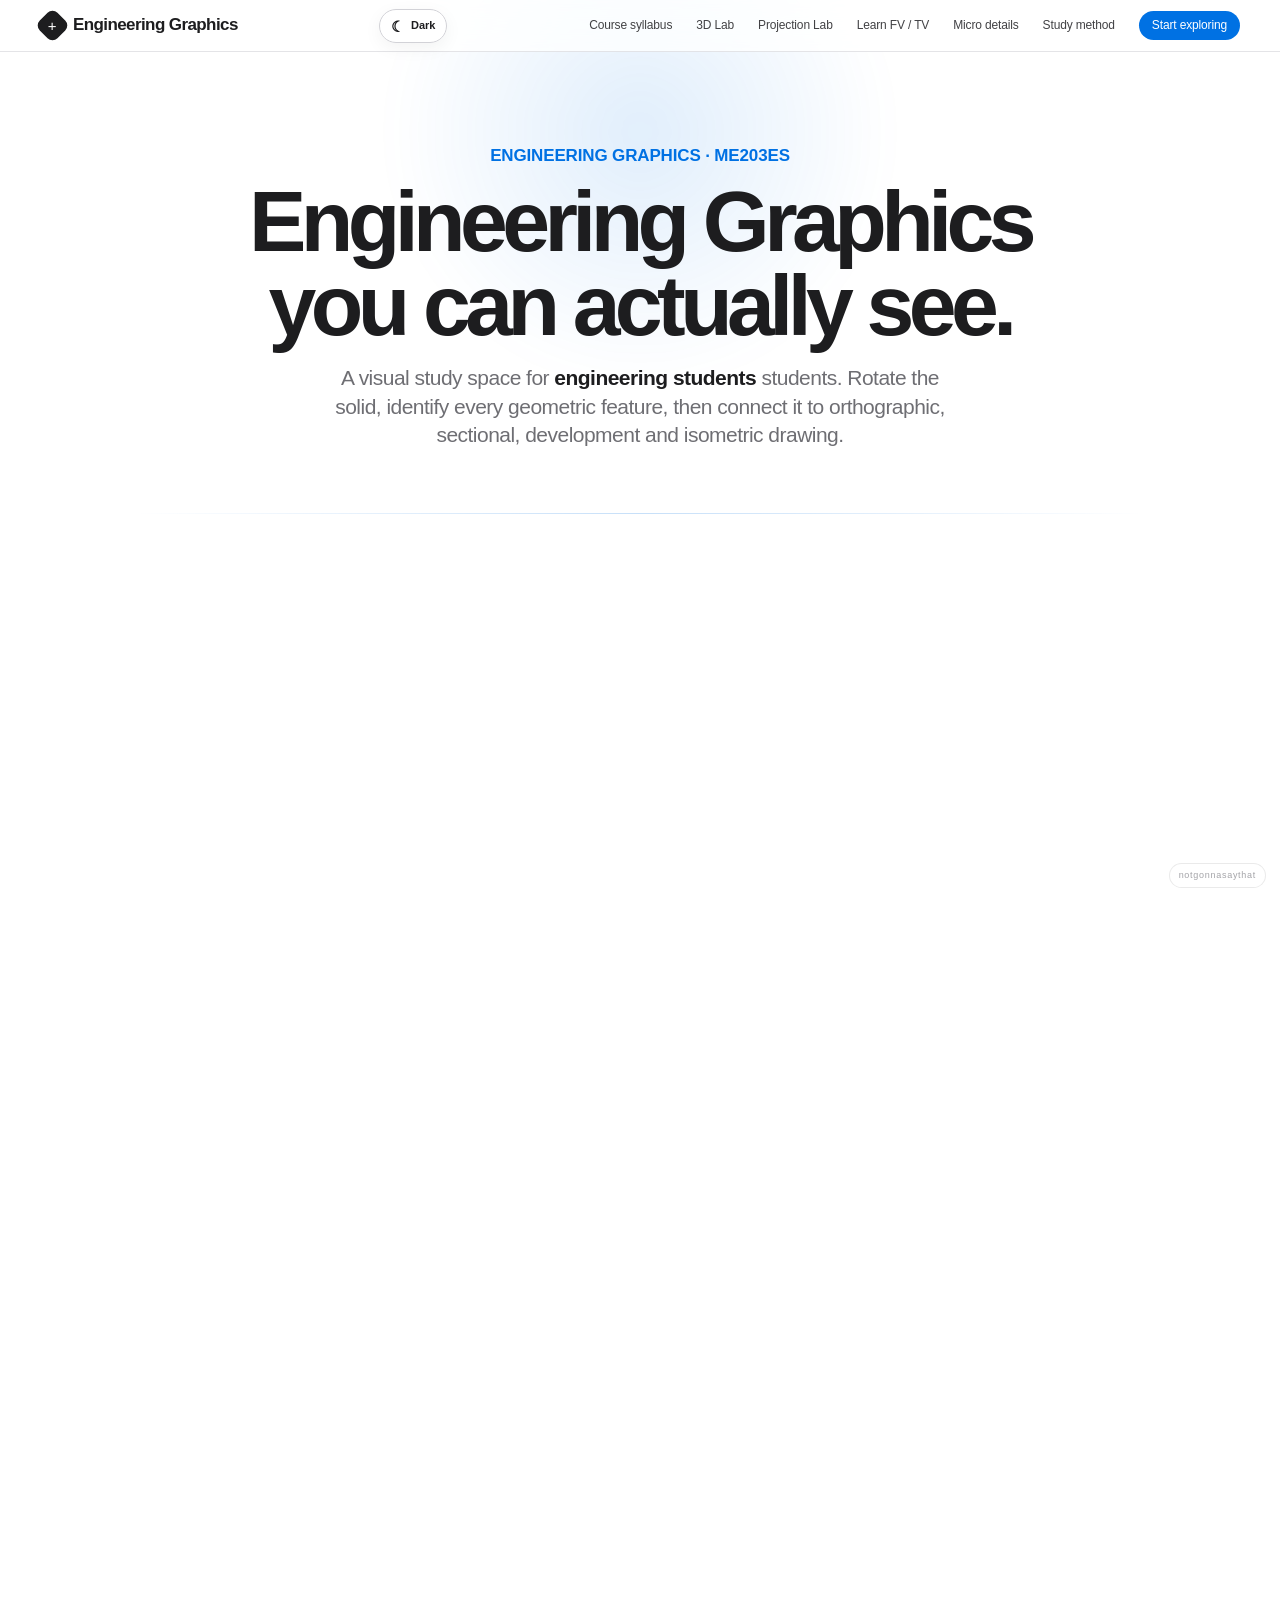
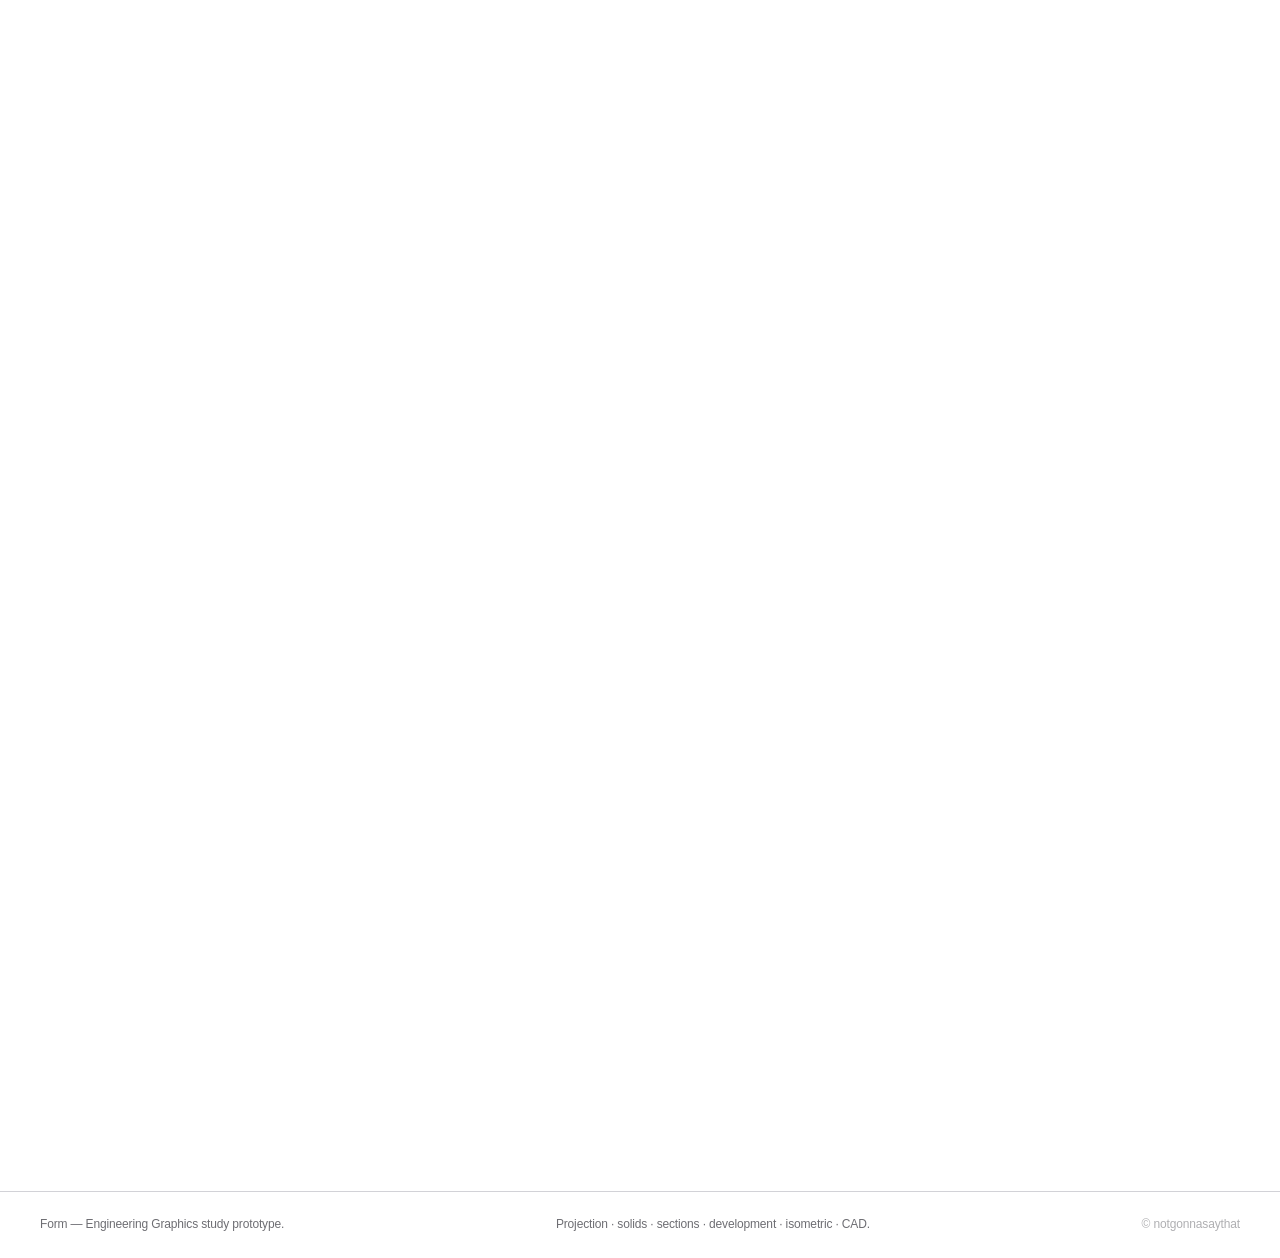
==== commit 4d003d36: "Sync latest site to /eg/" ====
--- a/eg/index.html
+++ b/eg/index.html
@@ -330,10 +330,11 @@
     }
     .quadrant strong { display:block; color:inherit; font-size:14px; margin-bottom:3px; }
     .quadrant.active { color:#dff4ff; background:radial-gradient(circle at center,rgba(61,177,255,.11),transparent 68%); }
-    .q1 { left:6%; top:7%; text-align:right; }
-    .q2 { right:6%; top:7%; }
-    .q3 { right:6%; bottom:7%; }
-    .q4 { left:6%; bottom:7%; text-align:right; }
+    /* Teacher convention: Q1 top-right, Q2 top-left, Q3 bottom-left, Q4 bottom-right. */
+    .q1 { right:6%; top:7%; }
+    .q2 { left:6%; top:7%; text-align:right; }
+    .q3 { left:6%; bottom:7%; text-align:right; }
+    .q4 { right:6%; bottom:7%; }
     .point {
       position:absolute; width:18px; height:18px; margin:-9px 0 0 -9px; border-radius:50%;
       background:#fff; box-shadow:0 0 0 5px rgba(95,194,255,.16),0 0 28px rgba(92,197,255,.9);
@@ -944,9 +945,17 @@
       .detail-panel h3{font-size:24px}
       .micro-grid{gap:8px}
       .micro{padding:13px}
-      .projection-lab{padding:58px 0}
-      .projection-stage{min-height:390px;border-radius:18px}
-      .quadrant{font-size:8px;padding:8px}
+      .projection-lab{padding:48px 0}
+      /* Mobile-friendly projection canvas: follows the phone's width instead of a fixed desktop height. */
+      .projection-stage{
+        width:100%;
+        min-height:0;
+        height:auto;
+        aspect-ratio:4 / 3;
+        border-radius:18px;
+        overflow:hidden;
+      }
+      .quadrant{font-size:8px;padding:7px}
       .quadrant strong{font-size:10px}
       .plane-label{font-size:7px}
       .lab-ui{gap:10px}
@@ -998,7 +1007,10 @@
       .model-card{min-height:72px}
       .unit-grid{grid-template-columns:1fr}
       .detail-tabs{grid-template-columns:1fr}
-      .projection-stage{min-height:350px}
+      .projection-stage{
+        min-height:0;
+        aspect-ratio:4 / 3;
+      }
       .projection-info{grid-template-columns:1fr}
       .challenge-options{grid-template-columns:1fr}
       .learning-steps{grid-template-columns:1fr}
@@ -1037,10 +1049,17 @@
       }
     }
 
+    /* ===== Mobile horizontal overflow guard ===== */
+    @media (max-width:720px){
+      html,body{width:100%;max-width:100%;overflow-x:hidden!important}
+      .shell{max-width:100%;min-width:0}
+      .nav,.nav-inner,.nav-links,.projection-lab,.projection-stage,.projection-explainer,.fold-stage,.viewer-section{max-width:100%;min-width:0}
+      img,canvas,svg,video{max-width:100%}
+    }
 </style>
 </head>
 <body>
-  <header class="nav"><nav class="shell nav-inner"><a class="brand" href="#top"><span class="brand-mark"><span>+</span></span>Engineering Graphics</a><div class="nav-actions"><button class="theme-toggle" id="themeToggle" type="button" aria-label="Switch to dark mode" title="Switch theme"><span class="theme-icon">☾</span><span class="theme-text">Dark</span></button><button class="menu" id="menuButton" aria-label="Open menu">☰</button></div><div class="nav-links" id="navLinks"><a href="#syllabus">Course syllabus</a><a href="#explore">3D Lab</a><a href="#projection-lab">Projection Lab</a><a href="#projection-explainer">Learn FV / TV</a><a href="#details">Micro details</a><a href="#learn">Study method</a><a class="nav-button" href="#explore">Start exploring</a></div></nav></header>
+  <header class="nav"><nav class="shell nav-inner"><a class="brand" href="#top"><span class="brand-mark"><span>+</span></span>Engineering Graphics</a><div class="nav-actions"><button class="theme-toggle" id="themeToggle" type="button" aria-label="Switch to dark mode" title="Switch theme"><span class="theme-icon">☾</span><span class="theme-text">Dark</span></button></div><div class="nav-links" id="navLinks"><a href="#syllabus">Course syllabus</a><a href="#explore">3D Lab</a><a href="#projection-lab">Projection Lab</a><a href="#projection-explainer">Learn FV / TV</a><a href="#details">Micro details</a><a href="#learn">Study method</a><a class="nav-button" href="#explore">Start exploring</a></div></nav></header>
   <main id="top">
     <section class="shell intro"><p class="eyebrow">ENGINEERING GRAPHICS · ME203ES</p><h1>Engineering Graphics<br>you can actually see.</h1><p class="intro-copy">A visual study space for <b>engineering students</b> students. Rotate the solid, identify every geometric feature, then connect it to orthographic, sectional, development and isometric drawing.</p></section>
 
